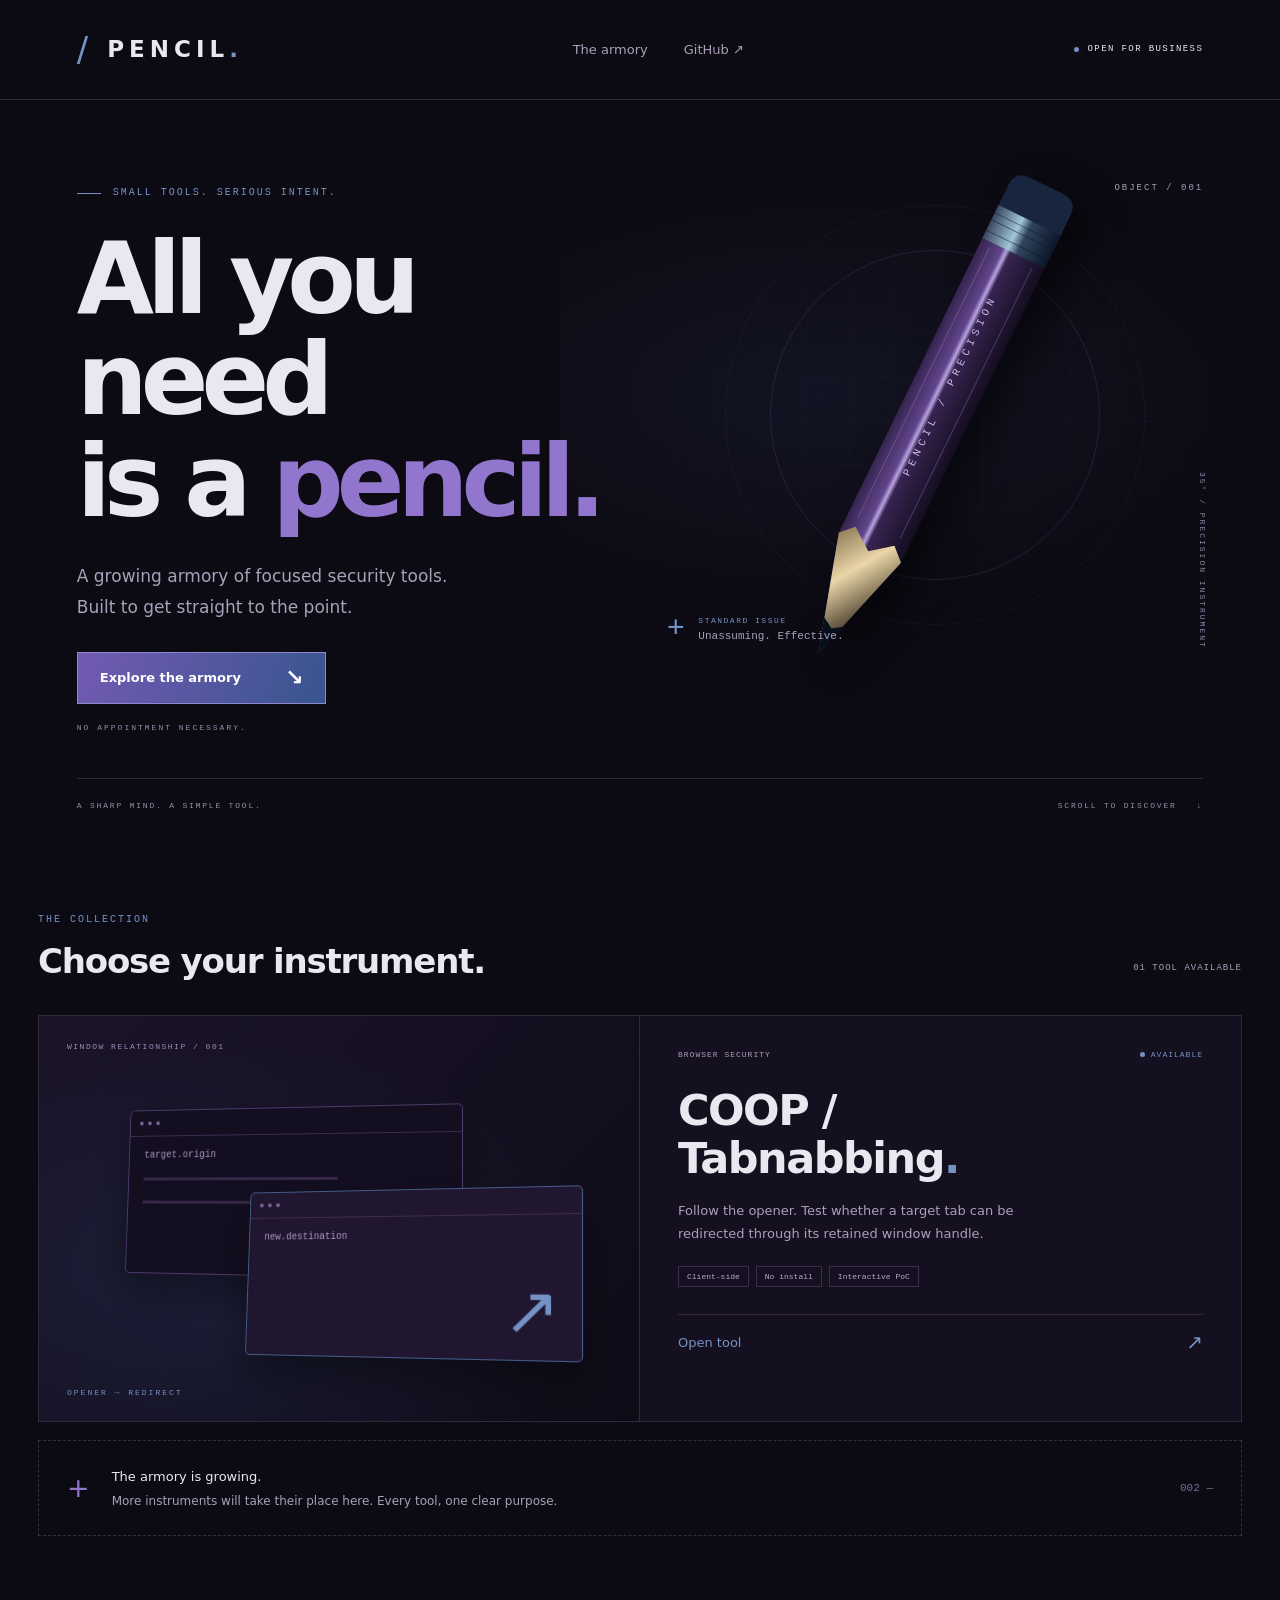
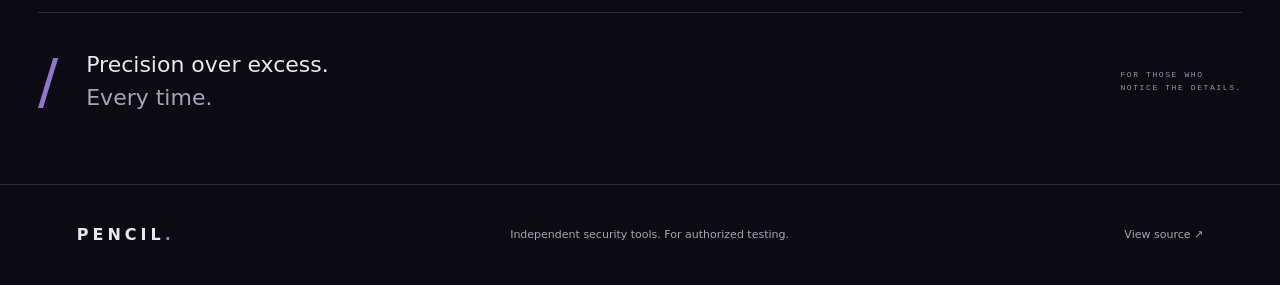
==== index.html @ 318151c7 "Restore soft white primary text across Pencil" ====
<!doctype html>
<html lang="en">
<head>
  <meta charset="utf-8">
  <meta name="viewport" content="width=device-width,initial-scale=1">
  <meta name="description" content="Pencil — a growing collection of focused security tools. Open the armory and explore COOP / Tabnabbing.">
  <meta name="theme-color" content="#0c0a13">
  <title>Pencil — The digital armory</title>
  <link rel="stylesheet" href="home.css?v=blue-violet-6">
</head>
<body>
<a class="skip" href="#tools">Skip to tools</a>
<header class="masthead">
  <a class="wordmark" href="./" aria-label="Pencil home"><span class="brand-icon" aria-hidden="true">/</span> PENCIL<span class="wordmark-dot">.</span></a>
  <nav aria-label="Main navigation"><a href="#tools">The armory</a><a href="https://github.com/sp3ttr0/pencil" target="_blank" rel="noopener noreferrer">GitHub <span aria-hidden="true">↗</span></a></nav>
  <span class="header-note"><span></span> OPEN FOR BUSINESS</span>
</header>
<main>
<section class="hero" aria-labelledby="hero-title">
  <div class="hero-copy"><p class="eyebrow"><span></span> SMALL TOOLS. SERIOUS INTENT.</p><h1 id="hero-title">All you need<br>is a <em>pencil.</em></h1><p class="hero-description">A growing armory of focused security tools.<br>Built to get straight to the point.</p><a class="primary-link" href="#tools">Explore the armory <span aria-hidden="true">↘</span></a><p class="hero-caption">NO APPOINTMENT NECESSARY.</p></div>
  <div class="artifact" aria-hidden="true"><div class="artifact-grid"></div><div class="orbit orbit-one"></div><div class="orbit orbit-two"></div><span class="artifact-index">OBJECT / 001</span>
  <svg class="pencil-art" viewBox="0 0 420 640" fill="none"><defs><linearGradient id="shaft" x1="160" y1="0" x2="250" y2="0" gradientUnits="userSpaceOnUse"><stop stop-color="#1b102d"/><stop offset=".42" stop-color="#62458b"/><stop offset=".47" stop-color="#b7a3df"/><stop offset=".52" stop-color="#382451"/><stop offset="1" stop-color="#100b1c"/></linearGradient><linearGradient id="wood" x1="173" y1="470" x2="246" y2="520" gradientUnits="userSpaceOnUse"><stop stop-color="#8d7956"/><stop offset=".5" stop-color="#ead6a7"/><stop offset="1" stop-color="#60533e"/></linearGradient><linearGradient id="metal" x1="174" y1="90" x2="246" y2="90" gradientUnits="userSpaceOnUse"><stop stop-color="#38485f"/><stop offset=".4" stop-color="#a3c6d6"/><stop offset=".55" stop-color="#30445c"/><stop offset="1" stop-color="#0c1729"/></linearGradient></defs><g transform="rotate(26 210 320)"><path d="M174 115H246V474L210 596L174 474Z" fill="url(#shaft)"/><path d="M174 474L187 461L210 478L232 461L246 474L210 596Z" fill="url(#wood)"/><path d="M199 560L210 596L221 560L211 567Z" fill="#05101c"/><path d="M174 115V72Q174 55 191 55H229Q246 55 246 72V115Z" fill="#17253f"/><path d="M174 95H246V133H174Z" fill="url(#metal)"/><path d="M174 104H246M174 112H246M174 124H246" stroke="#08152b" stroke-opacity=".5"/><path d="M185 139V452M234 139V452" stroke="#b49bd6" stroke-opacity=".3"/><text x="214" y="390" transform="rotate(-90 214 390)" fill="#cfbce9" font-family="monospace" font-size="11" letter-spacing="5">PENCIL / PRECISION</text></g></svg>
  <div class="artifact-label"><span class="crosshair">+</span><div>STANDARD ISSUE<br><strong>Unassuming. Effective.</strong></div></div><span class="artifact-coordinates">35° / PRECISION INSTRUMENT</span></div>
  <div class="hero-bottom"><span>A SHARP MIND. A SIMPLE TOOL.</span><span>SCROLL TO DISCOVER <span aria-hidden="true">↓</span></span></div>
</section>
<section class="armory" id="tools" aria-labelledby="tools-title"><div class="section-heading"><div><p class="eyebrow">THE COLLECTION</p><h2 id="tools-title">Choose your instrument.</h2></div><span class="count">01 TOOL AVAILABLE</span></div>
<a class="tool-card" href="./COOP/" aria-labelledby="coop-title"><div class="tool-visual" aria-hidden="true"><span class="visual-label">WINDOW RELATIONSHIP / 001</span><div class="window back"><div class="window-bar"><i></i><i></i><i></i></div><span>target.origin</span><div class="window-lines"></div></div><div class="window front"><div class="window-bar"><i></i><i></i><i></i></div><span>new.destination</span><div class="redirect-symbol">↗</div></div><span class="connection-label">OPENER → REDIRECT</span></div><div class="tool-content"><div class="tool-meta"><span>BROWSER SECURITY</span><span class="live"><i></i> AVAILABLE</span></div><h3 id="coop-title">COOP /<br>Tabnabbing<span class="title-period">.</span></h3><p>Follow the opener. Test whether a target tab can be redirected through its retained window handle.</p><div class="tool-tags"><span>Client-side</span><span>No install</span><span>Interactive PoC</span></div><div class="tool-cta">Open tool <span aria-hidden="true">↗</span></div></div></a>
<div class="next-note"><span class="plus" aria-hidden="true">+</span><div><strong>The armory is growing.</strong><p>More instruments will take their place here. Every tool, one clear purpose.</p></div><span class="next-index" aria-hidden="true">002 —</span></div></section>
<section class="closing" aria-label="Our approach"><span class="closing-mark" aria-hidden="true">/</span><p>Precision over excess.<br><span>Every time.</span></p><span class="closing-note">FOR THOSE WHO<br>NOTICE THE DETAILS.</span></section>
</main><footer><a class="wordmark" href="./">PENCIL<span class="wordmark-dot">.</span></a><p>Independent security tools. For authorized testing.</p><a href="https://github.com/sp3ttr0/pencil" target="_blank" rel="noopener noreferrer">View source ↗</a></footer>
</body></html>
---- home.css ----
:root{color-scheme:dark;--bg:#0c0a13;--surface:#14101f;--line:#30283f;--text:#e9e7ef;--muted:#aaa0ba;--blue:#9276ce;--cyan:#7592c5}*{box-sizing:border-box}html{scroll-behavior:smooth;scroll-padding-top:30px}body{margin:0;background:var(--bg);color:var(--text);font:15px/1.65 system-ui,-apple-system,BlinkMacSystemFont,"Segoe UI",sans-serif}a{color:inherit;text-decoration:none}button,a{-webkit-tap-highlight-color:transparent}a:focus-visible{outline:2px solid var(--cyan);outline-offset:6px}.skip{position:absolute;top:-80px;left:20px;background:var(--blue);padding:12px 20px;z-index:9}.skip:focus{top:10px}.masthead{height:100px;max-width:1440px;margin:auto;padding:0 6%;display:flex;align-items:center;justify-content:space-between;gap:30px;border-bottom:1px solid var(--line)}.wordmark{font-size:23px;font-weight:850;letter-spacing:5px;display:inline-flex;align-items:center}.wordmark-dot{color:var(--blue)}.brand-icon{font-size:34px;color:var(--cyan);margin-right:14px;font-weight:300}nav{display:flex;gap:36px;font-size:13px}nav a,footer>a:last-child{color:var(--muted)}nav a:hover,footer>a:last-child:hover{color:var(--cyan)}.header-note,.eyebrow,.hero-caption,.artifact-index,.artifact-coordinates,.artifact-label,.hero-bottom,.count,.visual-label,.connection-label,.tool-meta,.tool-tags,.next-index,.closing-note{font-family:ui-monospace,SFMono-Regular,Consolas,monospace}.header-note{font-size:9px;letter-spacing:1.4px;display:flex;align-items:center;gap:9px}.header-note>span,.live i{width:5px;height:5px;background:var(--cyan);border-radius:50%;display:inline-block;box-shadow:0 0 12px #b7a3df40}.hero{max-width:1440px;margin:auto;min-height:740px;position:relative;display:grid;grid-template-columns:1.1fr 1fr;padding:85px 6% 92px;overflow:hidden}.hero-copy{position:relative;z-index:1}.eyebrow{font-size:10px;letter-spacing:2px;color:var(--cyan);display:flex;align-items:center;gap:12px;margin:0 0 26px}.eyebrow>span{width:24px;height:1px;background:var(--cyan)}h1{font-size:clamp(62px,7.8vw,112px);font-weight:650;line-height:1.02;letter-spacing:-7px;margin:0 0 28px}h1 em{font-style:normal;color:var(--blue)}.hero-description{font-size:17px;line-height:1.8;color:var(--muted);margin-bottom:30px}.primary-link{display:inline-flex;align-items:center;gap:44px;background:var(--blue);color:#fff;padding:14px 22px;font-size:13px;font-weight:650;border:1px solid #a08ad0;transition:background .2s,box-shadow .2s}.primary-link:hover{background:#7c61b5;box-shadow:0 0 28px #9276ce24}.primary-link span{font-size:22px;line-height:1}.hero-caption{font-size:8px;letter-spacing:2px;color:#9c8cae;margin-top:17px}.artifact{position:relative;min-width:0;height:535px;margin-top:-38px}.artifact-grid{position:absolute;inset:10% -15%;background-image:linear-gradient(#69518712 1px,transparent 1px),linear-gradient(90deg,#69518712 1px,transparent 1px);background-size:44px 44px;mask-image:radial-gradient(ellipse,#000 15%,transparent 68%)}.artifact:before{content:'';position:absolute;inset:10% -20%;background:radial-gradient(ellipse,#54347828,transparent 65%)}.pencil-art{position:absolute;inset:-40px -10% -20px;width:120%;height:115%;filter:drop-shadow(18px 12px 18px #0008)}.orbit{position:absolute;width:330px;height:330px;border:1px solid #70518f40;border-radius:50%;left:50%;top:50%;transform:translate(-50%,-50%)}.orbit-two{width:420px;height:420px;border-style:dashed;border-color:#70518f28}.artifact-index{position:absolute;top:34px;right:0;font-size:9px;letter-spacing:2px;color:var(--muted)}.artifact-label{position:absolute;bottom:28px;left:0;display:flex;align-items:center;gap:12px;font-size:8px;letter-spacing:1.5px;color:var(--cyan)}.artifact-label strong{font-weight:400;color:var(--muted);letter-spacing:0;font-size:11px}.crosshair{font-size:30px;font-weight:200}.artifact-coordinates{position:absolute;bottom:33px;right:-6px;writing-mode:vertical-rl;font-size:8px;color:#9583a7;letter-spacing:2px}.hero-bottom{position:absolute;bottom:28px;left:6%;right:6%;border-top:1px solid var(--line);padding-top:20px;display:flex;justify-content:space-between;font-size:8px;letter-spacing:1.8px;color:#9c8dab}.hero-bottom>span:last-child{display:flex;gap:20px}.armory{max-width:1268px;padding:72px 32px 76px;margin:auto}.section-heading{display:flex;align-items:flex-end;justify-content:space-between;gap:20px;margin-bottom:34px}.section-heading .eyebrow{margin-bottom:12px}h2{font-size:34px;letter-spacing:-1.2px;font-weight:550;margin:0;line-height:1.2}.count{font-size:9px;letter-spacing:1px;color:var(--muted);padding-bottom:5px}.tool-card{display:grid;grid-template-columns:1fr 1fr;border:1px solid var(--line);background:var(--surface);transition:border-color .25s,transform .25s}.tool-card:hover{border-color:#9276ba;transform:translateY(-3px)}.tool-visual{min-height:405px;position:relative;overflow:hidden;border-right:1px solid var(--line);background:radial-gradient(ellipse at 40% 60%,#40295d55,transparent 70%),linear-gradient(135deg,#1b1429,#0e0b17)}.visual-label{position:absolute;left:28px;top:24px;font-size:8px;letter-spacing:1.5px;color:#a38bb8}.window{position:absolute;width:57%;height:170px;background:#130e20;border:1px solid #4d3968;box-shadow:0 20px 45px #0006;transform:perspective(800px) rotateY(-12deg) rotateX(5deg);border-radius:5px}.back{left:13%;top:90px}.front{left:33%;top:172px;border-color:#755a96;background:#211630}.window-bar{height:27px;border-bottom:1px solid #3d2c51;display:flex;gap:5px;align-items:center;padding-left:10px}.window-bar i{width:4px;height:4px;background:#7d6699;border-radius:50%}.window>span{display:block;padding:14px 16px;font:10px ui-monospace,monospace;color:#ad97c2}.window-lines{margin:4px 16px;width:60%;height:27px;border-top:3px solid #382848;border-bottom:3px solid #382848}.redirect-symbol{position:absolute;right:20px;bottom:5px;color:var(--cyan);font-size:65px;line-height:1.3}.connection-label{position:absolute;bottom:22px;left:28px;color:var(--cyan);letter-spacing:2px;font-size:8px}.tool-content{padding:32px 38px 25px}.tool-meta{display:flex;justify-content:space-between;gap:15px;font-size:8px;letter-spacing:1px;color:var(--muted)}.live{display:flex;align-items:center;gap:6px;color:var(--cyan)}h3{font-size:43px;line-height:1.1;letter-spacing:-1.5px;font-weight:550;margin:26px 0 17px}.title-period{color:var(--blue)}.tool-content>p{max-width:340px;color:var(--muted);font-size:13px;line-height:1.8}.tool-tags{display:flex;gap:7px;flex-wrap:wrap;margin:20px 0 27px}.tool-tags span{border:1px solid #3a2d4c;padding:3px 8px;font-size:8px;color:#baacca}.tool-cta{border-top:1px solid var(--line);padding-top:17px;display:flex;justify-content:space-between;color:var(--cyan);font-size:13px}.tool-cta>span{font-size:20px;line-height:1}.next-note{border:1px dashed #382b48;margin-top:18px;padding:23px 28px;display:flex;gap:22px;align-items:center}.plus{color:var(--blue);font-size:27px;font-weight:200}.next-note strong{font-size:13px;font-weight:500}.next-note p{margin:3px 0 0;color:var(--muted);font-size:12px}.next-index{margin-left:auto;font-size:11px;color:#7d6b8f;white-space:nowrap}.closing{max-width:1204px;margin:0 auto 70px;display:flex;align-items:center;gap:28px;border-top:1px solid var(--line);padding:35px 0 0}.closing-mark{font-size:60px;color:var(--blue);font-weight:200;line-height:1}.closing p{font-size:22px;line-height:1.5;font-weight:450;margin:0}.closing p span{color:var(--muted)}.closing-note{margin-left:auto;font-size:8px;letter-spacing:1.6px;color:#a18eb2}footer{padding:30px 6%;border-top:1px solid var(--line);display:flex;align-items:center;justify-content:space-between;gap:25px}footer .wordmark{font-size:16px;letter-spacing:4px}footer p,footer>a:last-child{font-size:11px;color:var(--muted)}
@media(min-width:1440px){.hero{min-height:790px}.artifact{height:575px}}
@media(max-width:1000px){.header-note{display:none}.hero{min-height:680px;padding-top:75px}h1{letter-spacing:-4px}.artifact{height:480px}.orbit-one{width:250px;height:250px}.orbit-two{width:340px;height:340px}.tool-content{padding:28px}.closing{margin-left:32px;margin-right:32px}.tool-meta{flex-wrap:wrap}}
@media(max-width:700px){.masthead{height:80px;padding:0 22px}nav{gap:20px;font-size:12px}.wordmark{font-size:19px;letter-spacing:3px}.brand-icon{margin-right:8px}.hero{grid-template-columns:1fr;padding:55px 24px 76px;min-height:0}.hero-copy{z-index:2}h1{font-size:74px;letter-spacing:-4px}.hero-description{font-size:15px}.artifact{height:330px;margin:20px 0 -5px}.pencil-art{height:130%;top:-50px}.orbit-one{width:220px;height:220px}.orbit-two{width:290px;height:290px}.artifact-index{top:12px;right:8px}.artifact-label{bottom:0}.artifact-coordinates{bottom:25px;right:3px}.hero-bottom{left:24px;right:24px;font-size:7px;letter-spacing:1px}.hero-bottom>span:last-child{gap:8px}.armory{padding:48px 22px}.section-heading{align-items:start;flex-direction:column;gap:16px}h2{font-size:29px}.tool-card{grid-template-columns:1fr}.tool-visual{border-right:0;border-bottom:1px solid var(--line);min-height:330px}.back{top:65px;height:150px}.front{top:125px;height:150px}.tool-content{padding:26px}.tool-meta{flex-wrap:nowrap}h3{font-size:40px}.next-note{padding:20px;gap:14px}.next-index{display:none}.closing{margin:0 22px 44px;gap:20px}.closing-note{font-size:7px;letter-spacing:.5px}.closing p{font-size:19px}footer{padding:25px 22px;flex-wrap:wrap;gap:14px}footer p{order:3;flex-basis:100%;margin:0}footer>a:last-child{margin-left:auto}}
@media(prefers-reduced-motion:reduce){html{scroll-behavior:auto}.tool-card,.primary-link{transition:none}.tool-card:hover{transform:none}}

/* Pencil palette: violet leads; cool blue provides secondary emphasis. */
.wordmark-dot,.title-period{color:#7592c5}.primary-link{background:linear-gradient(110deg,#735ab3,#38558f);border-color:#8b89cb}.primary-link:hover{background:linear-gradient(110deg,#8065c0,#45629c)}.tool-visual{background:radial-gradient(ellipse at 30% 65%,#273e6b50,transparent 65%),linear-gradient(135deg,#1b1429,#0e0b17)}.front{border-color:#425e8a}.artifact:before{background:radial-gradient(ellipse at 35% 45%,#394b7928,transparent 65%)}
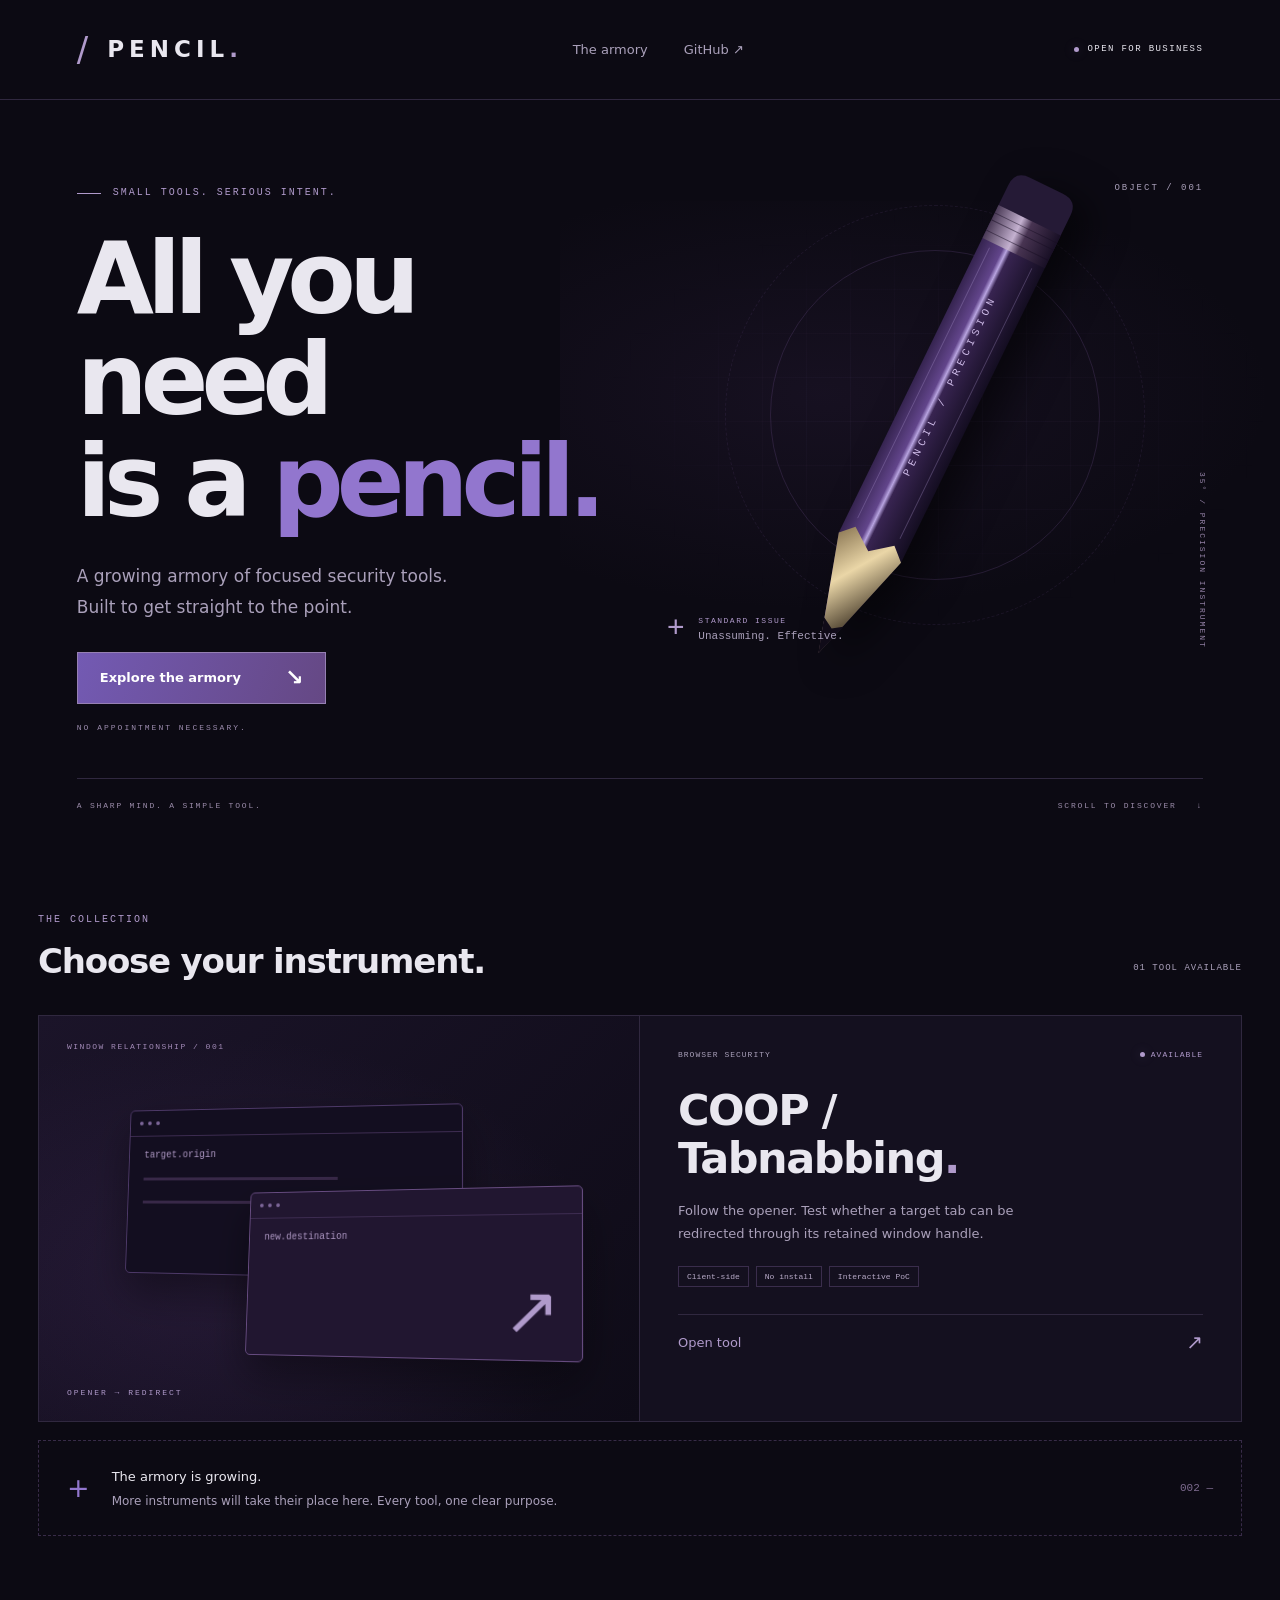
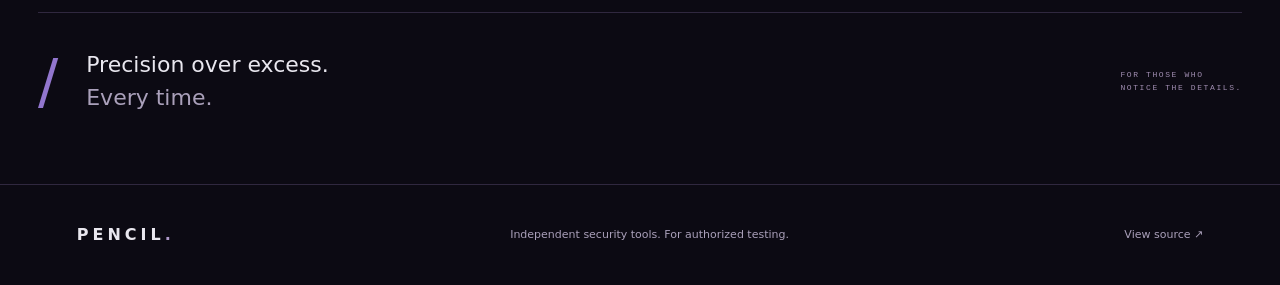
==== commit a88b3d24: "Unify Pencil around dark plum purple and white" ====
--- a/index.html
+++ b/index.html
@@ -6,7 +6,7 @@
   <meta name="description" content="Pencil — a growing collection of focused security tools. Open the armory and explore COOP / Tabnabbing.">
   <meta name="theme-color" content="#0c0a13">
   <title>Pencil — The digital armory</title>
-  <link rel="stylesheet" href="home.css?v=blue-violet-6">
+  <link rel="stylesheet" href="home.css?v=plum-purple-1">
 </head>
 <body>
 <a class="skip" href="#tools">Skip to tools</a>
@@ -19,7 +19,7 @@
 <section class="hero" aria-labelledby="hero-title">
   <div class="hero-copy"><p class="eyebrow"><span></span> SMALL TOOLS. SERIOUS INTENT.</p><h1 id="hero-title">All you need<br>is a <em>pencil.</em></h1><p class="hero-description">A growing armory of focused security tools.<br>Built to get straight to the point.</p><a class="primary-link" href="#tools">Explore the armory <span aria-hidden="true">↘</span></a><p class="hero-caption">NO APPOINTMENT NECESSARY.</p></div>
   <div class="artifact" aria-hidden="true"><div class="artifact-grid"></div><div class="orbit orbit-one"></div><div class="orbit orbit-two"></div><span class="artifact-index">OBJECT / 001</span>
-  <svg class="pencil-art" viewBox="0 0 420 640" fill="none"><defs><linearGradient id="shaft" x1="160" y1="0" x2="250" y2="0" gradientUnits="userSpaceOnUse"><stop stop-color="#1b102d"/><stop offset=".42" stop-color="#62458b"/><stop offset=".47" stop-color="#b7a3df"/><stop offset=".52" stop-color="#382451"/><stop offset="1" stop-color="#100b1c"/></linearGradient><linearGradient id="wood" x1="173" y1="470" x2="246" y2="520" gradientUnits="userSpaceOnUse"><stop stop-color="#8d7956"/><stop offset=".5" stop-color="#ead6a7"/><stop offset="1" stop-color="#60533e"/></linearGradient><linearGradient id="metal" x1="174" y1="90" x2="246" y2="90" gradientUnits="userSpaceOnUse"><stop stop-color="#38485f"/><stop offset=".4" stop-color="#a3c6d6"/><stop offset=".55" stop-color="#30445c"/><stop offset="1" stop-color="#0c1729"/></linearGradient></defs><g transform="rotate(26 210 320)"><path d="M174 115H246V474L210 596L174 474Z" fill="url(#shaft)"/><path d="M174 474L187 461L210 478L232 461L246 474L210 596Z" fill="url(#wood)"/><path d="M199 560L210 596L221 560L211 567Z" fill="#05101c"/><path d="M174 115V72Q174 55 191 55H229Q246 55 246 72V115Z" fill="#17253f"/><path d="M174 95H246V133H174Z" fill="url(#metal)"/><path d="M174 104H246M174 112H246M174 124H246" stroke="#08152b" stroke-opacity=".5"/><path d="M185 139V452M234 139V452" stroke="#b49bd6" stroke-opacity=".3"/><text x="214" y="390" transform="rotate(-90 214 390)" fill="#cfbce9" font-family="monospace" font-size="11" letter-spacing="5">PENCIL / PRECISION</text></g></svg>
+  <svg class="pencil-art" viewBox="0 0 420 640" fill="none"><defs><linearGradient id="shaft" x1="160" y1="0" x2="250" y2="0" gradientUnits="userSpaceOnUse"><stop stop-color="#1b102d"/><stop offset=".42" stop-color="#62458b"/><stop offset=".47" stop-color="#b7a3df"/><stop offset=".52" stop-color="#382451"/><stop offset="1" stop-color="#100b1c"/></linearGradient><linearGradient id="wood" x1="173" y1="470" x2="246" y2="520" gradientUnits="userSpaceOnUse"><stop stop-color="#8d7956"/><stop offset=".5" stop-color="#ead6a7"/><stop offset="1" stop-color="#60533e"/></linearGradient><linearGradient id="metal" x1="174" y1="90" x2="246" y2="90" gradientUnits="userSpaceOnUse"><stop stop-color="#4a3a56"/><stop offset=".4" stop-color="#c4b1d0"/><stop offset=".55" stop-color="#483452"/><stop offset="1" stop-color="#180f25"/></linearGradient></defs><g transform="rotate(26 210 320)"><path d="M174 115H246V474L210 596L174 474Z" fill="url(#shaft)"/><path d="M174 474L187 461L210 478L232 461L246 474L210 596Z" fill="url(#wood)"/><path d="M199 560L210 596L221 560L211 567Z" fill="#100b18"/><path d="M174 115V72Q174 55 191 55H229Q246 55 246 72V115Z" fill="#251a36"/><path d="M174 95H246V133H174Z" fill="url(#metal)"/><path d="M174 104H246M174 112H246M174 124H246" stroke="#160c23" stroke-opacity=".5"/><path d="M185 139V452M234 139V452" stroke="#b49bd6" stroke-opacity=".3"/><text x="214" y="390" transform="rotate(-90 214 390)" fill="#cfbce9" font-family="monospace" font-size="11" letter-spacing="5">PENCIL / PRECISION</text></g></svg>
   <div class="artifact-label"><span class="crosshair">+</span><div>STANDARD ISSUE<br><strong>Unassuming. Effective.</strong></div></div><span class="artifact-coordinates">35° / PRECISION INSTRUMENT</span></div>
   <div class="hero-bottom"><span>A SHARP MIND. A SIMPLE TOOL.</span><span>SCROLL TO DISCOVER <span aria-hidden="true">↓</span></span></div>
 </section>
--- a/home.css
+++ b/home.css
@@ -1,8 +1,8 @@
-:root{color-scheme:dark;--bg:#0c0a13;--surface:#14101f;--line:#30283f;--text:#e9e7ef;--muted:#aaa0ba;--blue:#9276ce;--cyan:#7592c5}*{box-sizing:border-box}html{scroll-behavior:smooth;scroll-padding-top:30px}body{margin:0;background:var(--bg);color:var(--text);font:15px/1.65 system-ui,-apple-system,BlinkMacSystemFont,"Segoe UI",sans-serif}a{color:inherit;text-decoration:none}button,a{-webkit-tap-highlight-color:transparent}a:focus-visible{outline:2px solid var(--cyan);outline-offset:6px}.skip{position:absolute;top:-80px;left:20px;background:var(--blue);padding:12px 20px;z-index:9}.skip:focus{top:10px}.masthead{height:100px;max-width:1440px;margin:auto;padding:0 6%;display:flex;align-items:center;justify-content:space-between;gap:30px;border-bottom:1px solid var(--line)}.wordmark{font-size:23px;font-weight:850;letter-spacing:5px;display:inline-flex;align-items:center}.wordmark-dot{color:var(--blue)}.brand-icon{font-size:34px;color:var(--cyan);margin-right:14px;font-weight:300}nav{display:flex;gap:36px;font-size:13px}nav a,footer>a:last-child{color:var(--muted)}nav a:hover,footer>a:last-child:hover{color:var(--cyan)}.header-note,.eyebrow,.hero-caption,.artifact-index,.artifact-coordinates,.artifact-label,.hero-bottom,.count,.visual-label,.connection-label,.tool-meta,.tool-tags,.next-index,.closing-note{font-family:ui-monospace,SFMono-Regular,Consolas,monospace}.header-note{font-size:9px;letter-spacing:1.4px;display:flex;align-items:center;gap:9px}.header-note>span,.live i{width:5px;height:5px;background:var(--cyan);border-radius:50%;display:inline-block;box-shadow:0 0 12px #b7a3df40}.hero{max-width:1440px;margin:auto;min-height:740px;position:relative;display:grid;grid-template-columns:1.1fr 1fr;padding:85px 6% 92px;overflow:hidden}.hero-copy{position:relative;z-index:1}.eyebrow{font-size:10px;letter-spacing:2px;color:var(--cyan);display:flex;align-items:center;gap:12px;margin:0 0 26px}.eyebrow>span{width:24px;height:1px;background:var(--cyan)}h1{font-size:clamp(62px,7.8vw,112px);font-weight:650;line-height:1.02;letter-spacing:-7px;margin:0 0 28px}h1 em{font-style:normal;color:var(--blue)}.hero-description{font-size:17px;line-height:1.8;color:var(--muted);margin-bottom:30px}.primary-link{display:inline-flex;align-items:center;gap:44px;background:var(--blue);color:#fff;padding:14px 22px;font-size:13px;font-weight:650;border:1px solid #a08ad0;transition:background .2s,box-shadow .2s}.primary-link:hover{background:#7c61b5;box-shadow:0 0 28px #9276ce24}.primary-link span{font-size:22px;line-height:1}.hero-caption{font-size:8px;letter-spacing:2px;color:#9c8cae;margin-top:17px}.artifact{position:relative;min-width:0;height:535px;margin-top:-38px}.artifact-grid{position:absolute;inset:10% -15%;background-image:linear-gradient(#69518712 1px,transparent 1px),linear-gradient(90deg,#69518712 1px,transparent 1px);background-size:44px 44px;mask-image:radial-gradient(ellipse,#000 15%,transparent 68%)}.artifact:before{content:'';position:absolute;inset:10% -20%;background:radial-gradient(ellipse,#54347828,transparent 65%)}.pencil-art{position:absolute;inset:-40px -10% -20px;width:120%;height:115%;filter:drop-shadow(18px 12px 18px #0008)}.orbit{position:absolute;width:330px;height:330px;border:1px solid #70518f40;border-radius:50%;left:50%;top:50%;transform:translate(-50%,-50%)}.orbit-two{width:420px;height:420px;border-style:dashed;border-color:#70518f28}.artifact-index{position:absolute;top:34px;right:0;font-size:9px;letter-spacing:2px;color:var(--muted)}.artifact-label{position:absolute;bottom:28px;left:0;display:flex;align-items:center;gap:12px;font-size:8px;letter-spacing:1.5px;color:var(--cyan)}.artifact-label strong{font-weight:400;color:var(--muted);letter-spacing:0;font-size:11px}.crosshair{font-size:30px;font-weight:200}.artifact-coordinates{position:absolute;bottom:33px;right:-6px;writing-mode:vertical-rl;font-size:8px;color:#9583a7;letter-spacing:2px}.hero-bottom{position:absolute;bottom:28px;left:6%;right:6%;border-top:1px solid var(--line);padding-top:20px;display:flex;justify-content:space-between;font-size:8px;letter-spacing:1.8px;color:#9c8dab}.hero-bottom>span:last-child{display:flex;gap:20px}.armory{max-width:1268px;padding:72px 32px 76px;margin:auto}.section-heading{display:flex;align-items:flex-end;justify-content:space-between;gap:20px;margin-bottom:34px}.section-heading .eyebrow{margin-bottom:12px}h2{font-size:34px;letter-spacing:-1.2px;font-weight:550;margin:0;line-height:1.2}.count{font-size:9px;letter-spacing:1px;color:var(--muted);padding-bottom:5px}.tool-card{display:grid;grid-template-columns:1fr 1fr;border:1px solid var(--line);background:var(--surface);transition:border-color .25s,transform .25s}.tool-card:hover{border-color:#9276ba;transform:translateY(-3px)}.tool-visual{min-height:405px;position:relative;overflow:hidden;border-right:1px solid var(--line);background:radial-gradient(ellipse at 40% 60%,#40295d55,transparent 70%),linear-gradient(135deg,#1b1429,#0e0b17)}.visual-label{position:absolute;left:28px;top:24px;font-size:8px;letter-spacing:1.5px;color:#a38bb8}.window{position:absolute;width:57%;height:170px;background:#130e20;border:1px solid #4d3968;box-shadow:0 20px 45px #0006;transform:perspective(800px) rotateY(-12deg) rotateX(5deg);border-radius:5px}.back{left:13%;top:90px}.front{left:33%;top:172px;border-color:#755a96;background:#211630}.window-bar{height:27px;border-bottom:1px solid #3d2c51;display:flex;gap:5px;align-items:center;padding-left:10px}.window-bar i{width:4px;height:4px;background:#7d6699;border-radius:50%}.window>span{display:block;padding:14px 16px;font:10px ui-monospace,monospace;color:#ad97c2}.window-lines{margin:4px 16px;width:60%;height:27px;border-top:3px solid #382848;border-bottom:3px solid #382848}.redirect-symbol{position:absolute;right:20px;bottom:5px;color:var(--cyan);font-size:65px;line-height:1.3}.connection-label{position:absolute;bottom:22px;left:28px;color:var(--cyan);letter-spacing:2px;font-size:8px}.tool-content{padding:32px 38px 25px}.tool-meta{display:flex;justify-content:space-between;gap:15px;font-size:8px;letter-spacing:1px;color:var(--muted)}.live{display:flex;align-items:center;gap:6px;color:var(--cyan)}h3{font-size:43px;line-height:1.1;letter-spacing:-1.5px;font-weight:550;margin:26px 0 17px}.title-period{color:var(--blue)}.tool-content>p{max-width:340px;color:var(--muted);font-size:13px;line-height:1.8}.tool-tags{display:flex;gap:7px;flex-wrap:wrap;margin:20px 0 27px}.tool-tags span{border:1px solid #3a2d4c;padding:3px 8px;font-size:8px;color:#baacca}.tool-cta{border-top:1px solid var(--line);padding-top:17px;display:flex;justify-content:space-between;color:var(--cyan);font-size:13px}.tool-cta>span{font-size:20px;line-height:1}.next-note{border:1px dashed #382b48;margin-top:18px;padding:23px 28px;display:flex;gap:22px;align-items:center}.plus{color:var(--blue);font-size:27px;font-weight:200}.next-note strong{font-size:13px;font-weight:500}.next-note p{margin:3px 0 0;color:var(--muted);font-size:12px}.next-index{margin-left:auto;font-size:11px;color:#7d6b8f;white-space:nowrap}.closing{max-width:1204px;margin:0 auto 70px;display:flex;align-items:center;gap:28px;border-top:1px solid var(--line);padding:35px 0 0}.closing-mark{font-size:60px;color:var(--blue);font-weight:200;line-height:1}.closing p{font-size:22px;line-height:1.5;font-weight:450;margin:0}.closing p span{color:var(--muted)}.closing-note{margin-left:auto;font-size:8px;letter-spacing:1.6px;color:#a18eb2}footer{padding:30px 6%;border-top:1px solid var(--line);display:flex;align-items:center;justify-content:space-between;gap:25px}footer .wordmark{font-size:16px;letter-spacing:4px}footer p,footer>a:last-child{font-size:11px;color:var(--muted)}
+:root{color-scheme:dark;--bg:#0c0a13;--surface:#14101f;--line:#30283f;--text:#e9e7ef;--muted:#aaa0ba;--blue:#9276ce;--cyan:#b09acb}*{box-sizing:border-box}html{scroll-behavior:smooth;scroll-padding-top:30px}body{margin:0;background:var(--bg);color:var(--text);font:15px/1.65 system-ui,-apple-system,BlinkMacSystemFont,"Segoe UI",sans-serif}a{color:inherit;text-decoration:none}button,a{-webkit-tap-highlight-color:transparent}a:focus-visible{outline:2px solid var(--cyan);outline-offset:6px}.skip{position:absolute;top:-80px;left:20px;background:var(--blue);padding:12px 20px;z-index:9}.skip:focus{top:10px}.masthead{height:100px;max-width:1440px;margin:auto;padding:0 6%;display:flex;align-items:center;justify-content:space-between;gap:30px;border-bottom:1px solid var(--line)}.wordmark{font-size:23px;font-weight:850;letter-spacing:5px;display:inline-flex;align-items:center}.wordmark-dot{color:var(--blue)}.brand-icon{font-size:34px;color:var(--cyan);margin-right:14px;font-weight:300}nav{display:flex;gap:36px;font-size:13px}nav a,footer>a:last-child{color:var(--muted)}nav a:hover,footer>a:last-child:hover{color:var(--cyan)}.header-note,.eyebrow,.hero-caption,.artifact-index,.artifact-coordinates,.artifact-label,.hero-bottom,.count,.visual-label,.connection-label,.tool-meta,.tool-tags,.next-index,.closing-note{font-family:ui-monospace,SFMono-Regular,Consolas,monospace}.header-note{font-size:9px;letter-spacing:1.4px;display:flex;align-items:center;gap:9px}.header-note>span,.live i{width:5px;height:5px;background:var(--cyan);border-radius:50%;display:inline-block;box-shadow:0 0 12px #b7a3df40}.hero{max-width:1440px;margin:auto;min-height:740px;position:relative;display:grid;grid-template-columns:1.1fr 1fr;padding:85px 6% 92px;overflow:hidden}.hero-copy{position:relative;z-index:1}.eyebrow{font-size:10px;letter-spacing:2px;color:var(--cyan);display:flex;align-items:center;gap:12px;margin:0 0 26px}.eyebrow>span{width:24px;height:1px;background:var(--cyan)}h1{font-size:clamp(62px,7.8vw,112px);font-weight:650;line-height:1.02;letter-spacing:-7px;margin:0 0 28px}h1 em{font-style:normal;color:var(--blue)}.hero-description{font-size:17px;line-height:1.8;color:var(--muted);margin-bottom:30px}.primary-link{display:inline-flex;align-items:center;gap:44px;background:var(--blue);color:#fff;padding:14px 22px;font-size:13px;font-weight:650;border:1px solid #a08ad0;transition:background .2s,box-shadow .2s}.primary-link:hover{background:#7c61b5;box-shadow:0 0 28px #9276ce24}.primary-link span{font-size:22px;line-height:1}.hero-caption{font-size:8px;letter-spacing:2px;color:#9c8cae;margin-top:17px}.artifact{position:relative;min-width:0;height:535px;margin-top:-38px}.artifact-grid{position:absolute;inset:10% -15%;background-image:linear-gradient(#69518712 1px,transparent 1px),linear-gradient(90deg,#69518712 1px,transparent 1px);background-size:44px 44px;mask-image:radial-gradient(ellipse,#000 15%,transparent 68%)}.artifact:before{content:'';position:absolute;inset:10% -20%;background:radial-gradient(ellipse,#54347828,transparent 65%)}.pencil-art{position:absolute;inset:-40px -10% -20px;width:120%;height:115%;filter:drop-shadow(18px 12px 18px #0008)}.orbit{position:absolute;width:330px;height:330px;border:1px solid #70518f40;border-radius:50%;left:50%;top:50%;transform:translate(-50%,-50%)}.orbit-two{width:420px;height:420px;border-style:dashed;border-color:#70518f28}.artifact-index{position:absolute;top:34px;right:0;font-size:9px;letter-spacing:2px;color:var(--muted)}.artifact-label{position:absolute;bottom:28px;left:0;display:flex;align-items:center;gap:12px;font-size:8px;letter-spacing:1.5px;color:var(--cyan)}.artifact-label strong{font-weight:400;color:var(--muted);letter-spacing:0;font-size:11px}.crosshair{font-size:30px;font-weight:200}.artifact-coordinates{position:absolute;bottom:33px;right:-6px;writing-mode:vertical-rl;font-size:8px;color:#9583a7;letter-spacing:2px}.hero-bottom{position:absolute;bottom:28px;left:6%;right:6%;border-top:1px solid var(--line);padding-top:20px;display:flex;justify-content:space-between;font-size:8px;letter-spacing:1.8px;color:#9c8dab}.hero-bottom>span:last-child{display:flex;gap:20px}.armory{max-width:1268px;padding:72px 32px 76px;margin:auto}.section-heading{display:flex;align-items:flex-end;justify-content:space-between;gap:20px;margin-bottom:34px}.section-heading .eyebrow{margin-bottom:12px}h2{font-size:34px;letter-spacing:-1.2px;font-weight:550;margin:0;line-height:1.2}.count{font-size:9px;letter-spacing:1px;color:var(--muted);padding-bottom:5px}.tool-card{display:grid;grid-template-columns:1fr 1fr;border:1px solid var(--line);background:var(--surface);transition:border-color .25s,transform .25s}.tool-card:hover{border-color:#9276ba;transform:translateY(-3px)}.tool-visual{min-height:405px;position:relative;overflow:hidden;border-right:1px solid var(--line);background:radial-gradient(ellipse at 40% 60%,#40295d55,transparent 70%),linear-gradient(135deg,#1b1429,#0e0b17)}.visual-label{position:absolute;left:28px;top:24px;font-size:8px;letter-spacing:1.5px;color:#a38bb8}.window{position:absolute;width:57%;height:170px;background:#130e20;border:1px solid #4d3968;box-shadow:0 20px 45px #0006;transform:perspective(800px) rotateY(-12deg) rotateX(5deg);border-radius:5px}.back{left:13%;top:90px}.front{left:33%;top:172px;border-color:#755a96;background:#211630}.window-bar{height:27px;border-bottom:1px solid #3d2c51;display:flex;gap:5px;align-items:center;padding-left:10px}.window-bar i{width:4px;height:4px;background:#7d6699;border-radius:50%}.window>span{display:block;padding:14px 16px;font:10px ui-monospace,monospace;color:#ad97c2}.window-lines{margin:4px 16px;width:60%;height:27px;border-top:3px solid #382848;border-bottom:3px solid #382848}.redirect-symbol{position:absolute;right:20px;bottom:5px;color:var(--cyan);font-size:65px;line-height:1.3}.connection-label{position:absolute;bottom:22px;left:28px;color:var(--cyan);letter-spacing:2px;font-size:8px}.tool-content{padding:32px 38px 25px}.tool-meta{display:flex;justify-content:space-between;gap:15px;font-size:8px;letter-spacing:1px;color:var(--muted)}.live{display:flex;align-items:center;gap:6px;color:var(--cyan)}h3{font-size:43px;line-height:1.1;letter-spacing:-1.5px;font-weight:550;margin:26px 0 17px}.title-period{color:var(--blue)}.tool-content>p{max-width:340px;color:var(--muted);font-size:13px;line-height:1.8}.tool-tags{display:flex;gap:7px;flex-wrap:wrap;margin:20px 0 27px}.tool-tags span{border:1px solid #3a2d4c;padding:3px 8px;font-size:8px;color:#baacca}.tool-cta{border-top:1px solid var(--line);padding-top:17px;display:flex;justify-content:space-between;color:var(--cyan);font-size:13px}.tool-cta>span{font-size:20px;line-height:1}.next-note{border:1px dashed #382b48;margin-top:18px;padding:23px 28px;display:flex;gap:22px;align-items:center}.plus{color:var(--blue);font-size:27px;font-weight:200}.next-note strong{font-size:13px;font-weight:500}.next-note p{margin:3px 0 0;color:var(--muted);font-size:12px}.next-index{margin-left:auto;font-size:11px;color:#7d6b8f;white-space:nowrap}.closing{max-width:1204px;margin:0 auto 70px;display:flex;align-items:center;gap:28px;border-top:1px solid var(--line);padding:35px 0 0}.closing-mark{font-size:60px;color:var(--blue);font-weight:200;line-height:1}.closing p{font-size:22px;line-height:1.5;font-weight:450;margin:0}.closing p span{color:var(--muted)}.closing-note{margin-left:auto;font-size:8px;letter-spacing:1.6px;color:#a18eb2}footer{padding:30px 6%;border-top:1px solid var(--line);display:flex;align-items:center;justify-content:space-between;gap:25px}footer .wordmark{font-size:16px;letter-spacing:4px}footer p,footer>a:last-child{font-size:11px;color:var(--muted)}
 @media(min-width:1440px){.hero{min-height:790px}.artifact{height:575px}}
 @media(max-width:1000px){.header-note{display:none}.hero{min-height:680px;padding-top:75px}h1{letter-spacing:-4px}.artifact{height:480px}.orbit-one{width:250px;height:250px}.orbit-two{width:340px;height:340px}.tool-content{padding:28px}.closing{margin-left:32px;margin-right:32px}.tool-meta{flex-wrap:wrap}}
 @media(max-width:700px){.masthead{height:80px;padding:0 22px}nav{gap:20px;font-size:12px}.wordmark{font-size:19px;letter-spacing:3px}.brand-icon{margin-right:8px}.hero{grid-template-columns:1fr;padding:55px 24px 76px;min-height:0}.hero-copy{z-index:2}h1{font-size:74px;letter-spacing:-4px}.hero-description{font-size:15px}.artifact{height:330px;margin:20px 0 -5px}.pencil-art{height:130%;top:-50px}.orbit-one{width:220px;height:220px}.orbit-two{width:290px;height:290px}.artifact-index{top:12px;right:8px}.artifact-label{bottom:0}.artifact-coordinates{bottom:25px;right:3px}.hero-bottom{left:24px;right:24px;font-size:7px;letter-spacing:1px}.hero-bottom>span:last-child{gap:8px}.armory{padding:48px 22px}.section-heading{align-items:start;flex-direction:column;gap:16px}h2{font-size:29px}.tool-card{grid-template-columns:1fr}.tool-visual{border-right:0;border-bottom:1px solid var(--line);min-height:330px}.back{top:65px;height:150px}.front{top:125px;height:150px}.tool-content{padding:26px}.tool-meta{flex-wrap:nowrap}h3{font-size:40px}.next-note{padding:20px;gap:14px}.next-index{display:none}.closing{margin:0 22px 44px;gap:20px}.closing-note{font-size:7px;letter-spacing:.5px}.closing p{font-size:19px}footer{padding:25px 22px;flex-wrap:wrap;gap:14px}footer p{order:3;flex-basis:100%;margin:0}footer>a:last-child{margin-left:auto}}
 @media(prefers-reduced-motion:reduce){html{scroll-behavior:auto}.tool-card,.primary-link{transition:none}.tool-card:hover{transform:none}}
 
-/* Pencil palette: violet leads; cool blue provides secondary emphasis. */
-.wordmark-dot,.title-period{color:#7592c5}.primary-link{background:linear-gradient(110deg,#735ab3,#38558f);border-color:#8b89cb}.primary-link:hover{background:linear-gradient(110deg,#8065c0,#45629c)}.tool-visual{background:radial-gradient(ellipse at 30% 65%,#273e6b50,transparent 65%),linear-gradient(135deg,#1b1429,#0e0b17)}.front{border-color:#425e8a}.artifact:before{background:radial-gradient(ellipse at 35% 45%,#394b7928,transparent 65%)}
+/* Pencil palette: muted purple accents on dark plum surfaces. */
+.wordmark-dot,.title-period{color:#b09acb}.primary-link{background:linear-gradient(110deg,#735ab3,#654884);border-color:#9680b3}.primary-link:hover{background:linear-gradient(110deg,#8065c0,#735591)}.tool-visual{background:radial-gradient(ellipse at 30% 65%,#472d6250,transparent 65%),linear-gradient(135deg,#1b1429,#0e0b17)}.front{border-color:#674c81}.artifact:before{background:radial-gradient(ellipse at 35% 45%,#50336c28,transparent 65%)}
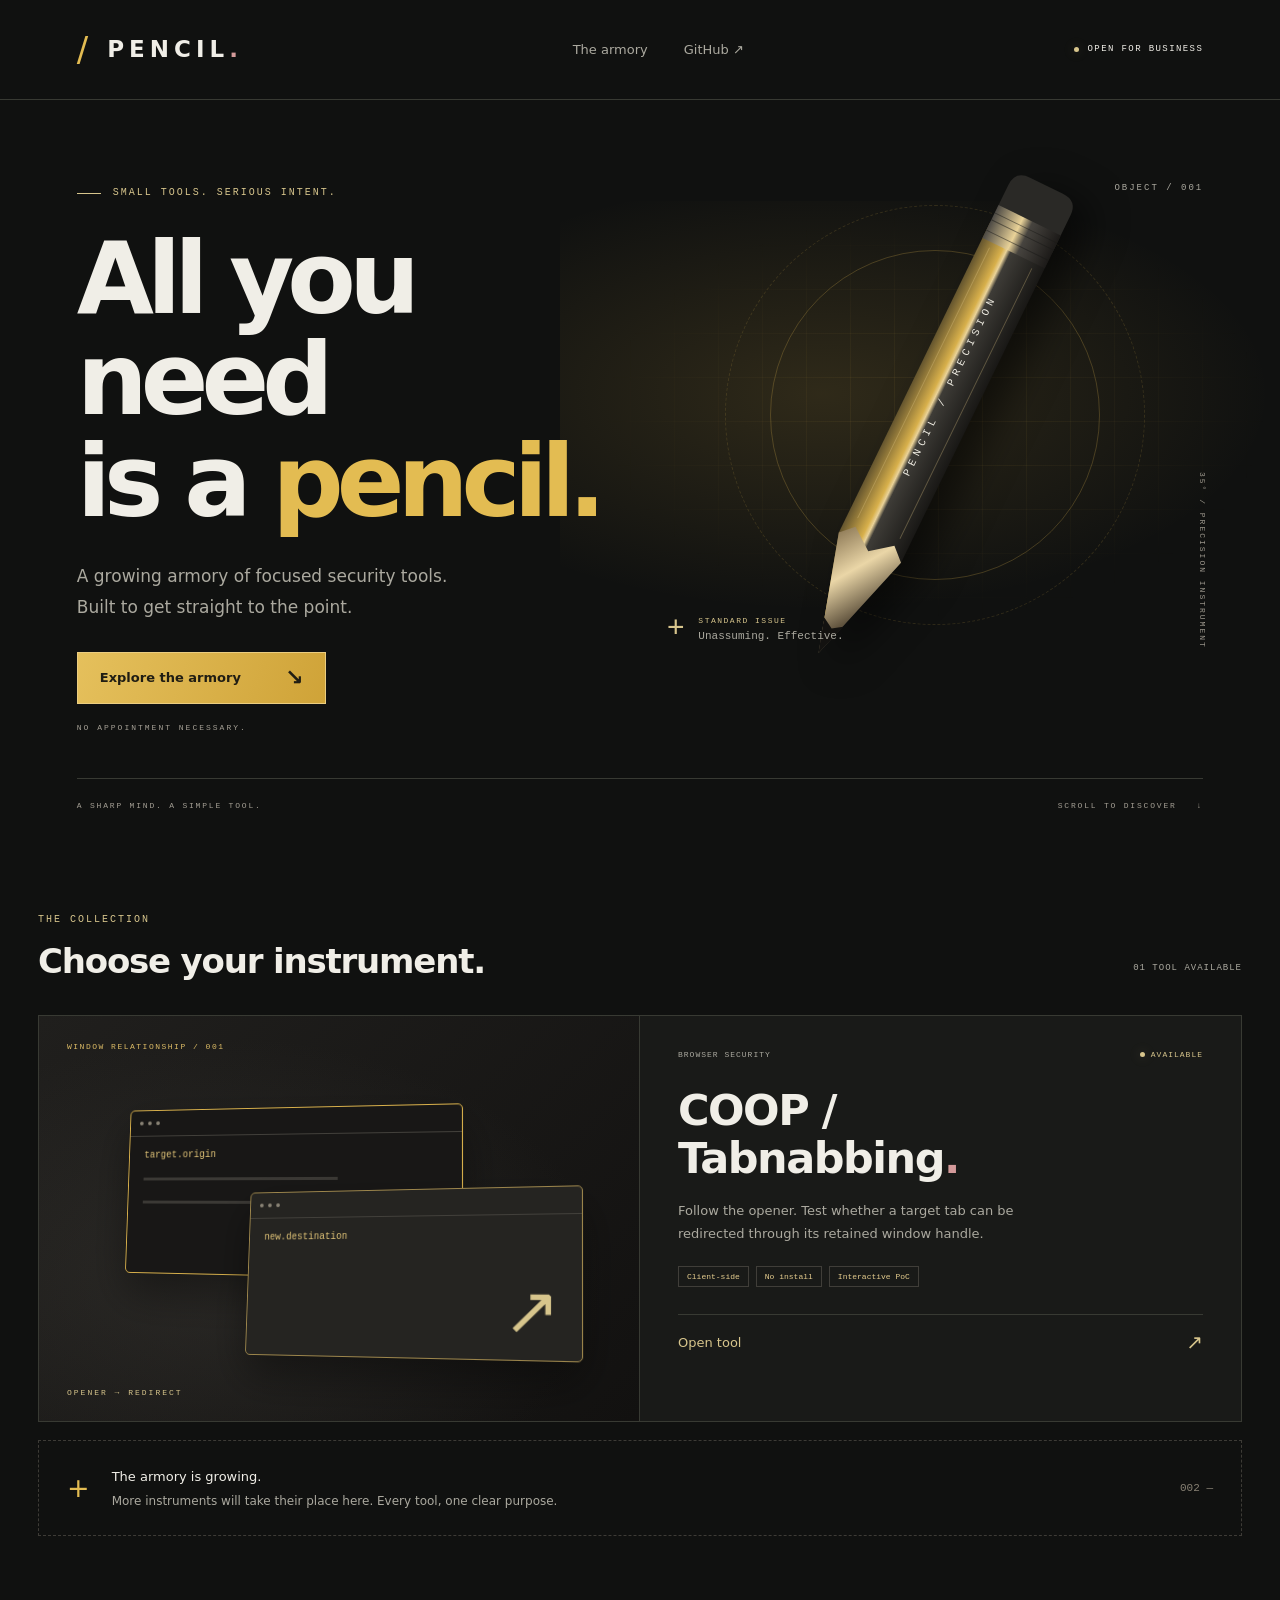
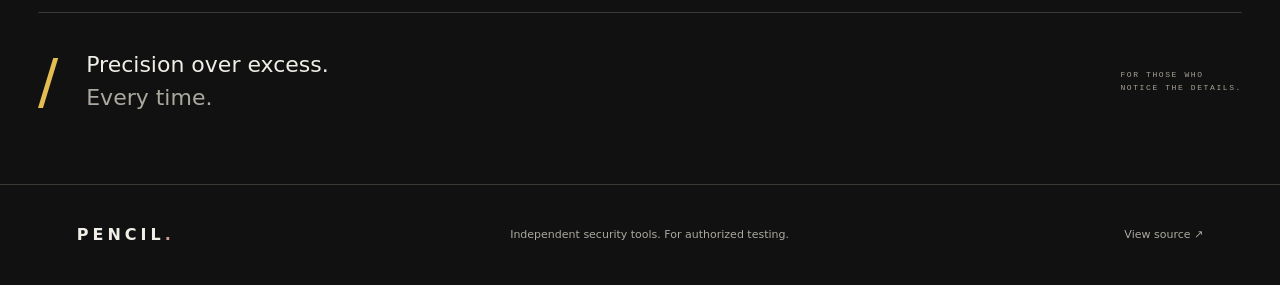
==== commit 7ae8b35d: "Adopt classic yellow pencil and graphite palette" ====
--- a/index.html
+++ b/index.html
@@ -4,9 +4,9 @@
   <meta charset="utf-8">
   <meta name="viewport" content="width=device-width,initial-scale=1">
   <meta name="description" content="Pencil — a growing collection of focused security tools. Open the armory and explore COOP / Tabnabbing.">
-  <meta name="theme-color" content="#0c0a13">
+  <meta name="theme-color" content="#0f0f0e">
   <title>Pencil — The digital armory</title>
-  <link rel="stylesheet" href="home.css?v=plum-purple-1">
+  <link rel="stylesheet" href="home.css?v=classic-pencil-1">
 </head>
 <body>
 <a class="skip" href="#tools">Skip to tools</a>
@@ -19,7 +19,7 @@
 <section class="hero" aria-labelledby="hero-title">
   <div class="hero-copy"><p class="eyebrow"><span></span> SMALL TOOLS. SERIOUS INTENT.</p><h1 id="hero-title">All you need<br>is a <em>pencil.</em></h1><p class="hero-description">A growing armory of focused security tools.<br>Built to get straight to the point.</p><a class="primary-link" href="#tools">Explore the armory <span aria-hidden="true">↘</span></a><p class="hero-caption">NO APPOINTMENT NECESSARY.</p></div>
   <div class="artifact" aria-hidden="true"><div class="artifact-grid"></div><div class="orbit orbit-one"></div><div class="orbit orbit-two"></div><span class="artifact-index">OBJECT / 001</span>
-  <svg class="pencil-art" viewBox="0 0 420 640" fill="none"><defs><linearGradient id="shaft" x1="160" y1="0" x2="250" y2="0" gradientUnits="userSpaceOnUse"><stop stop-color="#1b102d"/><stop offset=".42" stop-color="#62458b"/><stop offset=".47" stop-color="#b7a3df"/><stop offset=".52" stop-color="#382451"/><stop offset="1" stop-color="#100b1c"/></linearGradient><linearGradient id="wood" x1="173" y1="470" x2="246" y2="520" gradientUnits="userSpaceOnUse"><stop stop-color="#8d7956"/><stop offset=".5" stop-color="#ead6a7"/><stop offset="1" stop-color="#60533e"/></linearGradient><linearGradient id="metal" x1="174" y1="90" x2="246" y2="90" gradientUnits="userSpaceOnUse"><stop stop-color="#4a3a56"/><stop offset=".4" stop-color="#c4b1d0"/><stop offset=".55" stop-color="#483452"/><stop offset="1" stop-color="#180f25"/></linearGradient></defs><g transform="rotate(26 210 320)"><path d="M174 115H246V474L210 596L174 474Z" fill="url(#shaft)"/><path d="M174 474L187 461L210 478L232 461L246 474L210 596Z" fill="url(#wood)"/><path d="M199 560L210 596L221 560L211 567Z" fill="#100b18"/><path d="M174 115V72Q174 55 191 55H229Q246 55 246 72V115Z" fill="#251a36"/><path d="M174 95H246V133H174Z" fill="url(#metal)"/><path d="M174 104H246M174 112H246M174 124H246" stroke="#160c23" stroke-opacity=".5"/><path d="M185 139V452M234 139V452" stroke="#b49bd6" stroke-opacity=".3"/><text x="214" y="390" transform="rotate(-90 214 390)" fill="#cfbce9" font-family="monospace" font-size="11" letter-spacing="5">PENCIL / PRECISION</text></g></svg>
+  <svg class="pencil-art" viewBox="0 0 420 640" fill="none"><defs><linearGradient id="shaft" x1="160" y1="0" x2="250" y2="0" gradientUnits="userSpaceOnUse"><stop stop-color="#201f1d"/><stop offset=".42" stop-color="#d8b04b"/><stop offset=".47" stop-color="#e9d299"/><stop offset=".52" stop-color="#3e3c37"/><stop offset="1" stop-color="#151412"/></linearGradient><linearGradient id="wood" x1="173" y1="470" x2="246" y2="520" gradientUnits="userSpaceOnUse"><stop stop-color="#8d7956"/><stop offset=".5" stop-color="#ead6a7"/><stop offset="1" stop-color="#60533e"/></linearGradient><linearGradient id="metal" x1="174" y1="90" x2="246" y2="90" gradientUnits="userSpaceOnUse"><stop stop-color="#4c4944"/><stop offset=".4" stop-color="#e9d298"/><stop offset=".55" stop-color="#47443f"/><stop offset="1" stop-color="#1c1a18"/></linearGradient></defs><g transform="rotate(26 210 320)"><path d="M174 115H246V474L210 596L174 474Z" fill="url(#shaft)"/><path d="M174 474L187 461L210 478L232 461L246 474L210 596Z" fill="url(#wood)"/><path d="M199 560L210 596L221 560L211 567Z" fill="#131210"/><path d="M174 115V72Q174 55 191 55H229Q246 55 246 72V115Z" fill="#2a2926"/><path d="M174 95H246V133H174Z" fill="url(#metal)"/><path d="M174 104H246M174 112H246M174 124H246" stroke="#191816" stroke-opacity=".5"/><path d="M185 139V452M234 139V452" stroke="#e6cc8b" stroke-opacity=".3"/><text x="214" y="390" transform="rotate(-90 214 390)" fill="#f0ede3" font-family="monospace" font-size="11" letter-spacing="5">PENCIL / PRECISION</text></g></svg>
   <div class="artifact-label"><span class="crosshair">+</span><div>STANDARD ISSUE<br><strong>Unassuming. Effective.</strong></div></div><span class="artifact-coordinates">35° / PRECISION INSTRUMENT</span></div>
   <div class="hero-bottom"><span>A SHARP MIND. A SIMPLE TOOL.</span><span>SCROLL TO DISCOVER <span aria-hidden="true">↓</span></span></div>
 </section>
--- a/home.css
+++ b/home.css
@@ -1,8 +1,12 @@
-:root{color-scheme:dark;--bg:#0c0a13;--surface:#14101f;--line:#30283f;--text:#e9e7ef;--muted:#aaa0ba;--blue:#9276ce;--cyan:#b09acb}*{box-sizing:border-box}html{scroll-behavior:smooth;scroll-padding-top:30px}body{margin:0;background:var(--bg);color:var(--text);font:15px/1.65 system-ui,-apple-system,BlinkMacSystemFont,"Segoe UI",sans-serif}a{color:inherit;text-decoration:none}button,a{-webkit-tap-highlight-color:transparent}a:focus-visible{outline:2px solid var(--cyan);outline-offset:6px}.skip{position:absolute;top:-80px;left:20px;background:var(--blue);padding:12px 20px;z-index:9}.skip:focus{top:10px}.masthead{height:100px;max-width:1440px;margin:auto;padding:0 6%;display:flex;align-items:center;justify-content:space-between;gap:30px;border-bottom:1px solid var(--line)}.wordmark{font-size:23px;font-weight:850;letter-spacing:5px;display:inline-flex;align-items:center}.wordmark-dot{color:var(--blue)}.brand-icon{font-size:34px;color:var(--cyan);margin-right:14px;font-weight:300}nav{display:flex;gap:36px;font-size:13px}nav a,footer>a:last-child{color:var(--muted)}nav a:hover,footer>a:last-child:hover{color:var(--cyan)}.header-note,.eyebrow,.hero-caption,.artifact-index,.artifact-coordinates,.artifact-label,.hero-bottom,.count,.visual-label,.connection-label,.tool-meta,.tool-tags,.next-index,.closing-note{font-family:ui-monospace,SFMono-Regular,Consolas,monospace}.header-note{font-size:9px;letter-spacing:1.4px;display:flex;align-items:center;gap:9px}.header-note>span,.live i{width:5px;height:5px;background:var(--cyan);border-radius:50%;display:inline-block;box-shadow:0 0 12px #b7a3df40}.hero{max-width:1440px;margin:auto;min-height:740px;position:relative;display:grid;grid-template-columns:1.1fr 1fr;padding:85px 6% 92px;overflow:hidden}.hero-copy{position:relative;z-index:1}.eyebrow{font-size:10px;letter-spacing:2px;color:var(--cyan);display:flex;align-items:center;gap:12px;margin:0 0 26px}.eyebrow>span{width:24px;height:1px;background:var(--cyan)}h1{font-size:clamp(62px,7.8vw,112px);font-weight:650;line-height:1.02;letter-spacing:-7px;margin:0 0 28px}h1 em{font-style:normal;color:var(--blue)}.hero-description{font-size:17px;line-height:1.8;color:var(--muted);margin-bottom:30px}.primary-link{display:inline-flex;align-items:center;gap:44px;background:var(--blue);color:#fff;padding:14px 22px;font-size:13px;font-weight:650;border:1px solid #a08ad0;transition:background .2s,box-shadow .2s}.primary-link:hover{background:#7c61b5;box-shadow:0 0 28px #9276ce24}.primary-link span{font-size:22px;line-height:1}.hero-caption{font-size:8px;letter-spacing:2px;color:#9c8cae;margin-top:17px}.artifact{position:relative;min-width:0;height:535px;margin-top:-38px}.artifact-grid{position:absolute;inset:10% -15%;background-image:linear-gradient(#69518712 1px,transparent 1px),linear-gradient(90deg,#69518712 1px,transparent 1px);background-size:44px 44px;mask-image:radial-gradient(ellipse,#000 15%,transparent 68%)}.artifact:before{content:'';position:absolute;inset:10% -20%;background:radial-gradient(ellipse,#54347828,transparent 65%)}.pencil-art{position:absolute;inset:-40px -10% -20px;width:120%;height:115%;filter:drop-shadow(18px 12px 18px #0008)}.orbit{position:absolute;width:330px;height:330px;border:1px solid #70518f40;border-radius:50%;left:50%;top:50%;transform:translate(-50%,-50%)}.orbit-two{width:420px;height:420px;border-style:dashed;border-color:#70518f28}.artifact-index{position:absolute;top:34px;right:0;font-size:9px;letter-spacing:2px;color:var(--muted)}.artifact-label{position:absolute;bottom:28px;left:0;display:flex;align-items:center;gap:12px;font-size:8px;letter-spacing:1.5px;color:var(--cyan)}.artifact-label strong{font-weight:400;color:var(--muted);letter-spacing:0;font-size:11px}.crosshair{font-size:30px;font-weight:200}.artifact-coordinates{position:absolute;bottom:33px;right:-6px;writing-mode:vertical-rl;font-size:8px;color:#9583a7;letter-spacing:2px}.hero-bottom{position:absolute;bottom:28px;left:6%;right:6%;border-top:1px solid var(--line);padding-top:20px;display:flex;justify-content:space-between;font-size:8px;letter-spacing:1.8px;color:#9c8dab}.hero-bottom>span:last-child{display:flex;gap:20px}.armory{max-width:1268px;padding:72px 32px 76px;margin:auto}.section-heading{display:flex;align-items:flex-end;justify-content:space-between;gap:20px;margin-bottom:34px}.section-heading .eyebrow{margin-bottom:12px}h2{font-size:34px;letter-spacing:-1.2px;font-weight:550;margin:0;line-height:1.2}.count{font-size:9px;letter-spacing:1px;color:var(--muted);padding-bottom:5px}.tool-card{display:grid;grid-template-columns:1fr 1fr;border:1px solid var(--line);background:var(--surface);transition:border-color .25s,transform .25s}.tool-card:hover{border-color:#9276ba;transform:translateY(-3px)}.tool-visual{min-height:405px;position:relative;overflow:hidden;border-right:1px solid var(--line);background:radial-gradient(ellipse at 40% 60%,#40295d55,transparent 70%),linear-gradient(135deg,#1b1429,#0e0b17)}.visual-label{position:absolute;left:28px;top:24px;font-size:8px;letter-spacing:1.5px;color:#a38bb8}.window{position:absolute;width:57%;height:170px;background:#130e20;border:1px solid #4d3968;box-shadow:0 20px 45px #0006;transform:perspective(800px) rotateY(-12deg) rotateX(5deg);border-radius:5px}.back{left:13%;top:90px}.front{left:33%;top:172px;border-color:#755a96;background:#211630}.window-bar{height:27px;border-bottom:1px solid #3d2c51;display:flex;gap:5px;align-items:center;padding-left:10px}.window-bar i{width:4px;height:4px;background:#7d6699;border-radius:50%}.window>span{display:block;padding:14px 16px;font:10px ui-monospace,monospace;color:#ad97c2}.window-lines{margin:4px 16px;width:60%;height:27px;border-top:3px solid #382848;border-bottom:3px solid #382848}.redirect-symbol{position:absolute;right:20px;bottom:5px;color:var(--cyan);font-size:65px;line-height:1.3}.connection-label{position:absolute;bottom:22px;left:28px;color:var(--cyan);letter-spacing:2px;font-size:8px}.tool-content{padding:32px 38px 25px}.tool-meta{display:flex;justify-content:space-between;gap:15px;font-size:8px;letter-spacing:1px;color:var(--muted)}.live{display:flex;align-items:center;gap:6px;color:var(--cyan)}h3{font-size:43px;line-height:1.1;letter-spacing:-1.5px;font-weight:550;margin:26px 0 17px}.title-period{color:var(--blue)}.tool-content>p{max-width:340px;color:var(--muted);font-size:13px;line-height:1.8}.tool-tags{display:flex;gap:7px;flex-wrap:wrap;margin:20px 0 27px}.tool-tags span{border:1px solid #3a2d4c;padding:3px 8px;font-size:8px;color:#baacca}.tool-cta{border-top:1px solid var(--line);padding-top:17px;display:flex;justify-content:space-between;color:var(--cyan);font-size:13px}.tool-cta>span{font-size:20px;line-height:1}.next-note{border:1px dashed #382b48;margin-top:18px;padding:23px 28px;display:flex;gap:22px;align-items:center}.plus{color:var(--blue);font-size:27px;font-weight:200}.next-note strong{font-size:13px;font-weight:500}.next-note p{margin:3px 0 0;color:var(--muted);font-size:12px}.next-index{margin-left:auto;font-size:11px;color:#7d6b8f;white-space:nowrap}.closing{max-width:1204px;margin:0 auto 70px;display:flex;align-items:center;gap:28px;border-top:1px solid var(--line);padding:35px 0 0}.closing-mark{font-size:60px;color:var(--blue);font-weight:200;line-height:1}.closing p{font-size:22px;line-height:1.5;font-weight:450;margin:0}.closing p span{color:var(--muted)}.closing-note{margin-left:auto;font-size:8px;letter-spacing:1.6px;color:#a18eb2}footer{padding:30px 6%;border-top:1px solid var(--line);display:flex;align-items:center;justify-content:space-between;gap:25px}footer .wordmark{font-size:16px;letter-spacing:4px}footer p,footer>a:last-child{font-size:11px;color:var(--muted)}
+:root{color-scheme:dark;--bg:#0f0f0e;--surface:#191816;--line:#373430;--text:#f0ede3;--muted:#b4afa6;--blue:#debc66;--cyan:#e3c882}*{box-sizing:border-box}html{scroll-behavior:smooth;scroll-padding-top:30px}body{margin:0;background:var(--bg);color:var(--text);font:15px/1.65 system-ui,-apple-system,BlinkMacSystemFont,"Segoe UI",sans-serif}a{color:inherit;text-decoration:none}button,a{-webkit-tap-highlight-color:transparent}a:focus-visible{outline:2px solid var(--cyan);outline-offset:6px}.skip{position:absolute;top:-80px;left:20px;background:var(--blue);padding:12px 20px;z-index:9}.skip:focus{top:10px}.masthead{height:100px;max-width:1440px;margin:auto;padding:0 6%;display:flex;align-items:center;justify-content:space-between;gap:30px;border-bottom:1px solid var(--line)}.wordmark{font-size:23px;font-weight:850;letter-spacing:5px;display:inline-flex;align-items:center}.wordmark-dot{color:var(--blue)}.brand-icon{font-size:34px;color:var(--cyan);margin-right:14px;font-weight:300}nav{display:flex;gap:36px;font-size:13px}nav a,footer>a:last-child{color:var(--muted)}nav a:hover,footer>a:last-child:hover{color:var(--cyan)}.header-note,.eyebrow,.hero-caption,.artifact-index,.artifact-coordinates,.artifact-label,.hero-bottom,.count,.visual-label,.connection-label,.tool-meta,.tool-tags,.next-index,.closing-note{font-family:ui-monospace,SFMono-Regular,Consolas,monospace}.header-note{font-size:9px;letter-spacing:1.4px;display:flex;align-items:center;gap:9px}.header-note>span,.live i{width:5px;height:5px;background:var(--cyan);border-radius:50%;display:inline-block;box-shadow:0 0 12px #e9d29940}.hero{max-width:1440px;margin:auto;min-height:740px;position:relative;display:grid;grid-template-columns:1.1fr 1fr;padding:85px 6% 92px;overflow:hidden}.hero-copy{position:relative;z-index:1}.eyebrow{font-size:10px;letter-spacing:2px;color:var(--cyan);display:flex;align-items:center;gap:12px;margin:0 0 26px}.eyebrow>span{width:24px;height:1px;background:var(--cyan)}h1{font-size:clamp(62px,7.8vw,112px);font-weight:650;line-height:1.02;letter-spacing:-7px;margin:0 0 28px}h1 em{font-style:normal;color:var(--blue)}.hero-description{font-size:17px;line-height:1.8;color:var(--muted);margin-bottom:30px}.primary-link{display:inline-flex;align-items:center;gap:44px;background:var(--blue);color:#fff;padding:14px 22px;font-size:13px;font-weight:650;border:1px solid #e1c479;transition:background .2s,box-shadow .2s}.primary-link:hover{background:#d8b04b;box-shadow:0 0 28px #debc6624}.primary-link span{font-size:22px;line-height:1}.hero-caption{font-size:8px;letter-spacing:2px;color:#a5a095;margin-top:17px}.artifact{position:relative;min-width:0;height:535px;margin-top:-38px}.artifact-grid{position:absolute;inset:10% -15%;background-image:linear-gradient(#d8b04b12 1px,transparent 1px),linear-gradient(90deg,#d8b04b12 1px,transparent 1px);background-size:44px 44px;mask-image:radial-gradient(ellipse,#000 15%,transparent 68%)}.artifact:before{content:'';position:absolute;inset:10% -20%;background:radial-gradient(ellipse,#d8b04b28,transparent 65%)}.pencil-art{position:absolute;inset:-40px -10% -20px;width:120%;height:115%;filter:drop-shadow(18px 12px 18px #0008)}.orbit{position:absolute;width:330px;height:330px;border:1px solid #d8b04b40;border-radius:50%;left:50%;top:50%;transform:translate(-50%,-50%)}.orbit-two{width:420px;height:420px;border-style:dashed;border-color:#d8b04b28}.artifact-index{position:absolute;top:34px;right:0;font-size:9px;letter-spacing:2px;color:var(--muted)}.artifact-label{position:absolute;bottom:28px;left:0;display:flex;align-items:center;gap:12px;font-size:8px;letter-spacing:1.5px;color:var(--cyan)}.artifact-label strong{font-weight:400;color:var(--muted);letter-spacing:0;font-size:11px}.crosshair{font-size:30px;font-weight:200}.artifact-coordinates{position:absolute;bottom:33px;right:-6px;writing-mode:vertical-rl;font-size:8px;color:#9d988d;letter-spacing:2px}.hero-bottom{position:absolute;bottom:28px;left:6%;right:6%;border-top:1px solid var(--line);padding-top:20px;display:flex;justify-content:space-between;font-size:8px;letter-spacing:1.8px;color:#a49f94}.hero-bottom>span:last-child{display:flex;gap:20px}.armory{max-width:1268px;padding:72px 32px 76px;margin:auto}.section-heading{display:flex;align-items:flex-end;justify-content:space-between;gap:20px;margin-bottom:34px}.section-heading .eyebrow{margin-bottom:12px}h2{font-size:34px;letter-spacing:-1.2px;font-weight:550;margin:0;line-height:1.2}.count{font-size:9px;letter-spacing:1px;color:var(--muted);padding-bottom:5px}.tool-card{display:grid;grid-template-columns:1fr 1fr;border:1px solid var(--line);background:var(--surface);transition:border-color .25s,transform .25s}.tool-card:hover{border-color:#dab556;transform:translateY(-3px)}.tool-visual{min-height:405px;position:relative;overflow:hidden;border-right:1px solid var(--line);background:radial-gradient(ellipse at 40% 60%,#47443f55,transparent 70%),linear-gradient(135deg,#201f1d,#121110)}.visual-label{position:absolute;left:28px;top:24px;font-size:8px;letter-spacing:1.5px;color:#ddbc66}.window{position:absolute;width:57%;height:170px;background:#181716;border:1px solid #d8b04b;box-shadow:0 20px 45px #0006;transform:perspective(800px) rotateY(-12deg) rotateX(5deg);border-radius:5px}.back{left:13%;top:90px}.front{left:33%;top:172px;border-color:#d8b04b;background:#252421}.window-bar{height:27px;border-bottom:1px solid #42403b;display:flex;gap:5px;align-items:center;padding-left:10px}.window-bar i{width:4px;height:4px;background:#8a8375;border-radius:50%}.window>span{display:block;padding:14px 16px;font:10px ui-monospace,monospace;color:#e1c478}.window-lines{margin:4px 16px;width:60%;height:27px;border-top:3px solid #3b3935;border-bottom:3px solid #3b3935}.redirect-symbol{position:absolute;right:20px;bottom:5px;color:var(--cyan);font-size:65px;line-height:1.3}.connection-label{position:absolute;bottom:22px;left:28px;color:var(--cyan);letter-spacing:2px;font-size:8px}.tool-content{padding:32px 38px 25px}.tool-meta{display:flex;justify-content:space-between;gap:15px;font-size:8px;letter-spacing:1px;color:var(--muted)}.live{display:flex;align-items:center;gap:6px;color:var(--cyan)}h3{font-size:43px;line-height:1.1;letter-spacing:-1.5px;font-weight:550;margin:26px 0 17px}.title-period{color:var(--blue)}.tool-content>p{max-width:340px;color:var(--muted);font-size:13px;line-height:1.8}.tool-tags{display:flex;gap:7px;flex-wrap:wrap;margin:20px 0 27px}.tool-tags span{border:1px solid #403e39;padding:3px 8px;font-size:8px;color:#e7ce8f}.tool-cta{border-top:1px solid var(--line);padding-top:17px;display:flex;justify-content:space-between;color:var(--cyan);font-size:13px}.tool-cta>span{font-size:20px;line-height:1}.next-note{border:1px dashed #3d3b36;margin-top:18px;padding:23px 28px;display:flex;gap:22px;align-items:center}.plus{color:var(--blue);font-size:27px;font-weight:200}.next-note strong{font-size:13px;font-weight:500}.next-note p{margin:3px 0 0;color:var(--muted);font-size:12px}.next-index{margin-left:auto;font-size:11px;color:#878073;white-space:nowrap}.closing{max-width:1204px;margin:0 auto 70px;display:flex;align-items:center;gap:28px;border-top:1px solid var(--line);padding:35px 0 0}.closing-mark{font-size:60px;color:var(--blue);font-weight:200;line-height:1}.closing p{font-size:22px;line-height:1.5;font-weight:450;margin:0}.closing p span{color:var(--muted)}.closing-note{margin-left:auto;font-size:8px;letter-spacing:1.6px;color:#a8a298}footer{padding:30px 6%;border-top:1px solid var(--line);display:flex;align-items:center;justify-content:space-between;gap:25px}footer .wordmark{font-size:16px;letter-spacing:4px}footer p,footer>a:last-child{font-size:11px;color:var(--muted)}
 @media(min-width:1440px){.hero{min-height:790px}.artifact{height:575px}}
 @media(max-width:1000px){.header-note{display:none}.hero{min-height:680px;padding-top:75px}h1{letter-spacing:-4px}.artifact{height:480px}.orbit-one{width:250px;height:250px}.orbit-two{width:340px;height:340px}.tool-content{padding:28px}.closing{margin-left:32px;margin-right:32px}.tool-meta{flex-wrap:wrap}}
 @media(max-width:700px){.masthead{height:80px;padding:0 22px}nav{gap:20px;font-size:12px}.wordmark{font-size:19px;letter-spacing:3px}.brand-icon{margin-right:8px}.hero{grid-template-columns:1fr;padding:55px 24px 76px;min-height:0}.hero-copy{z-index:2}h1{font-size:74px;letter-spacing:-4px}.hero-description{font-size:15px}.artifact{height:330px;margin:20px 0 -5px}.pencil-art{height:130%;top:-50px}.orbit-one{width:220px;height:220px}.orbit-two{width:290px;height:290px}.artifact-index{top:12px;right:8px}.artifact-label{bottom:0}.artifact-coordinates{bottom:25px;right:3px}.hero-bottom{left:24px;right:24px;font-size:7px;letter-spacing:1px}.hero-bottom>span:last-child{gap:8px}.armory{padding:48px 22px}.section-heading{align-items:start;flex-direction:column;gap:16px}h2{font-size:29px}.tool-card{grid-template-columns:1fr}.tool-visual{border-right:0;border-bottom:1px solid var(--line);min-height:330px}.back{top:65px;height:150px}.front{top:125px;height:150px}.tool-content{padding:26px}.tool-meta{flex-wrap:nowrap}h3{font-size:40px}.next-note{padding:20px;gap:14px}.next-index{display:none}.closing{margin:0 22px 44px;gap:20px}.closing-note{font-size:7px;letter-spacing:.5px}.closing p{font-size:19px}footer{padding:25px 22px;flex-wrap:wrap;gap:14px}footer p{order:3;flex-basis:100%;margin:0}footer>a:last-child{margin-left:auto}}
 @media(prefers-reduced-motion:reduce){html{scroll-behavior:auto}.tool-card,.primary-link{transition:none}.tool-card:hover{transform:none}}
 
 /* Pencil palette: muted purple accents on dark plum surfaces. */
-.wordmark-dot,.title-period{color:#b09acb}.primary-link{background:linear-gradient(110deg,#735ab3,#654884);border-color:#9680b3}.primary-link:hover{background:linear-gradient(110deg,#8065c0,#735591)}.tool-visual{background:radial-gradient(ellipse at 30% 65%,#472d6250,transparent 65%),linear-gradient(135deg,#1b1429,#0e0b17)}.front{border-color:#674c81}.artifact:before{background:radial-gradient(ellipse at 35% 45%,#50336c28,transparent 65%)}
+.wordmark-dot,.title-period{color:#e3c882}.primary-link{background:linear-gradient(110deg,#d8b04b,#d8b04b);border-color:#dab659}.primary-link:hover{background:linear-gradient(110deg,#d8b14d,#d8b04b)}.tool-visual{background:radial-gradient(ellipse at 30% 65%,#4c494350,transparent 65%),linear-gradient(135deg,#201f1d,#121110)}.front{border-color:#d8b04b}.artifact:before{background:radial-gradient(ellipse at 35% 45%,#d8b04b28,transparent 65%)}
+
+/* Classic yellow pencil, graphite, brushed metal, eraser pink. */
+:root{--bg:#101110;--surface:#191a18;--line:#383a33;--text:#f0eee7;--muted:#aba99f;--blue:#e3bc52;--cyan:#d7c58c}
+.primary-link{background:linear-gradient(110deg,#e5c05c,#cfa338);border-color:#ebcd80;color:#201d13}.primary-link:hover{background:#edce79}.wordmark-dot,.title-period{color:#d49a9a}.front{border-color:#9d864c}.brand-icon{color:#e3bc52}
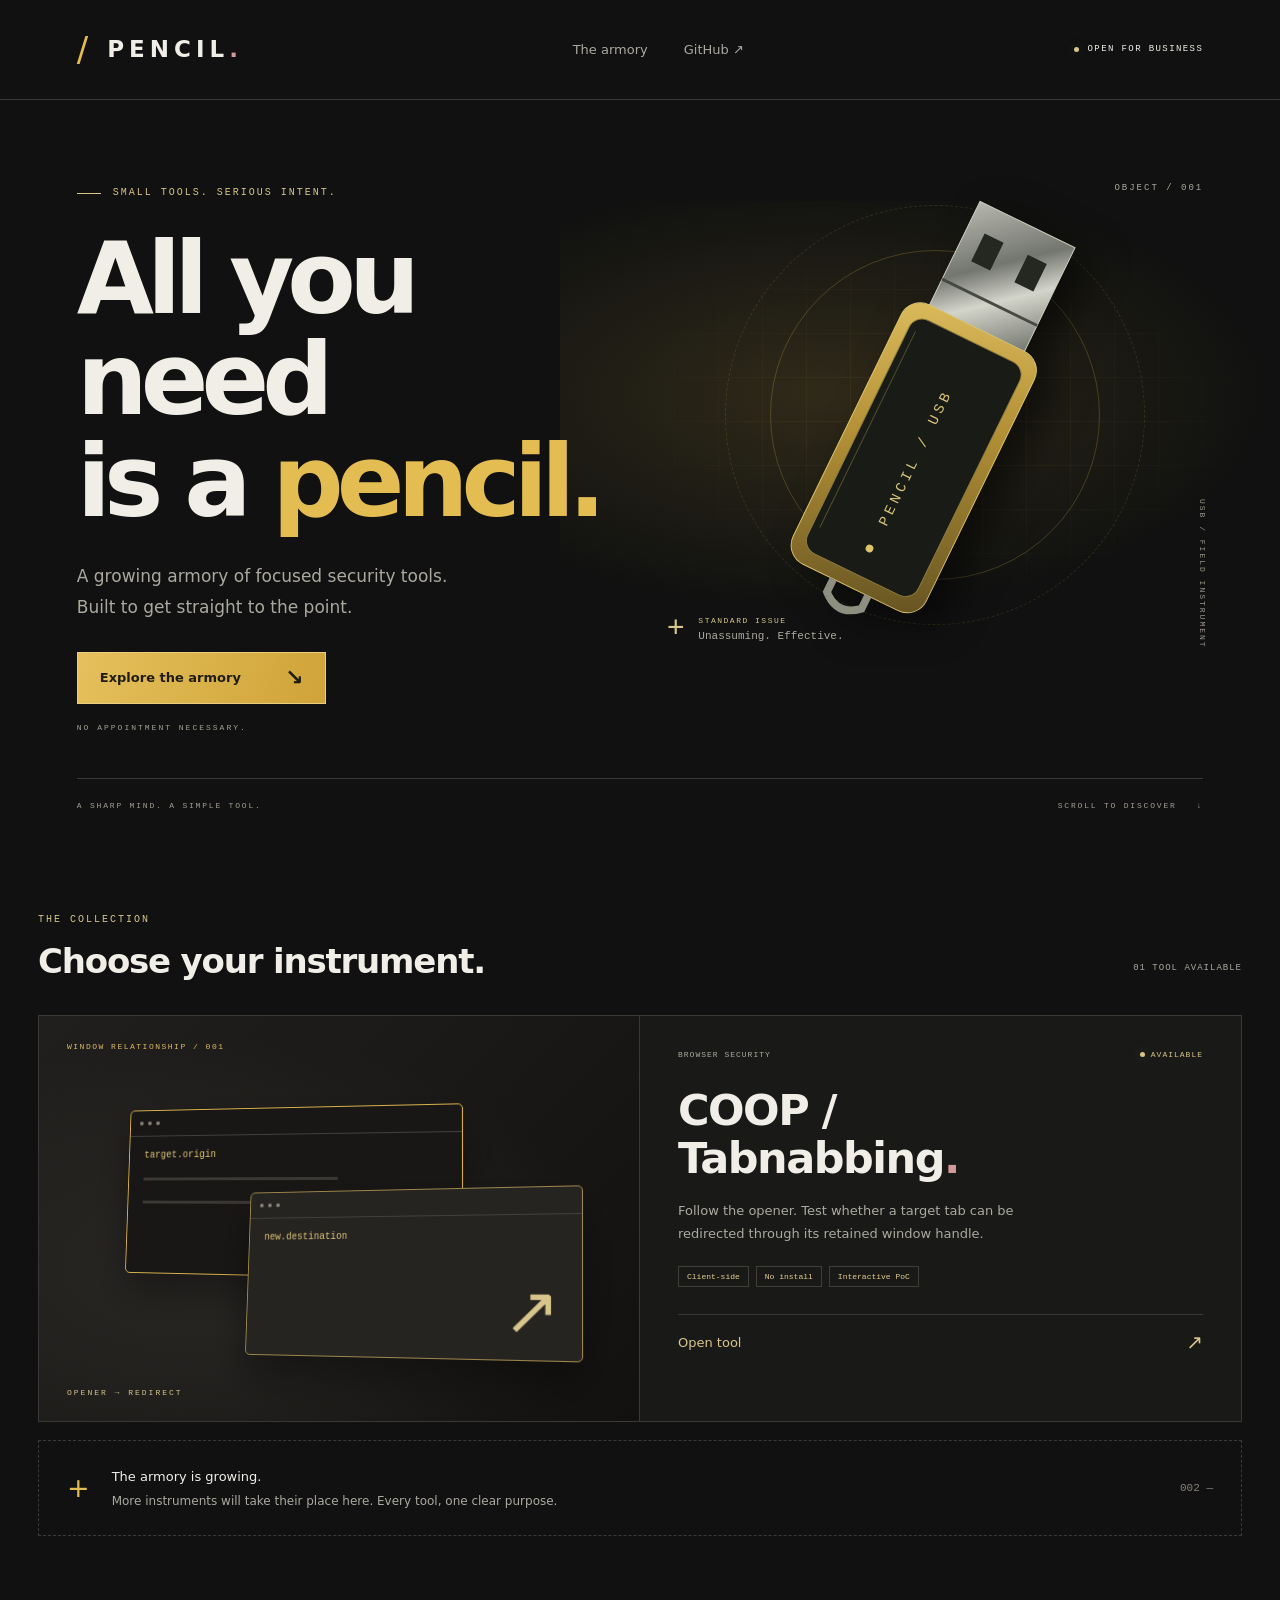
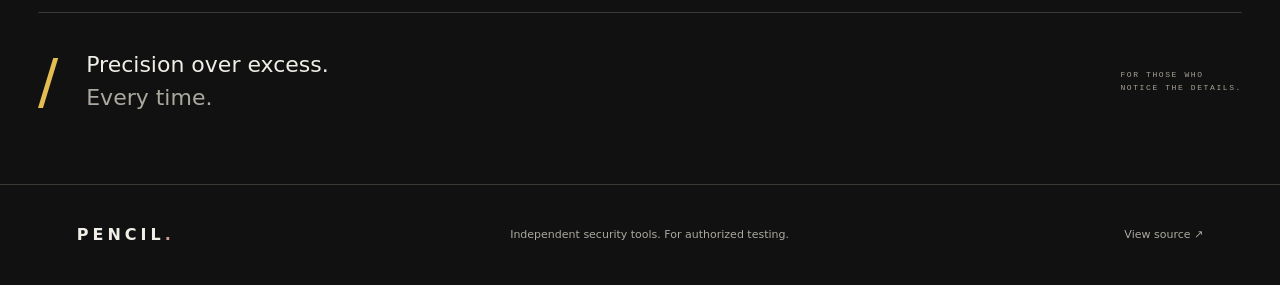
==== commit b4bcf52a: "Replace hero pencil illustration with thumb drive" ====
--- a/index.html
+++ b/index.html
@@ -19,8 +19,8 @@
 <section class="hero" aria-labelledby="hero-title">
   <div class="hero-copy"><p class="eyebrow"><span></span> SMALL TOOLS. SERIOUS INTENT.</p><h1 id="hero-title">All you need<br>is a <em>pencil.</em></h1><p class="hero-description">A growing armory of focused security tools.<br>Built to get straight to the point.</p><a class="primary-link" href="#tools">Explore the armory <span aria-hidden="true">↘</span></a><p class="hero-caption">NO APPOINTMENT NECESSARY.</p></div>
   <div class="artifact" aria-hidden="true"><div class="artifact-grid"></div><div class="orbit orbit-one"></div><div class="orbit orbit-two"></div><span class="artifact-index">OBJECT / 001</span>
-  <svg class="pencil-art" viewBox="0 0 420 640" fill="none"><defs><linearGradient id="shaft" x1="160" y1="0" x2="250" y2="0" gradientUnits="userSpaceOnUse"><stop stop-color="#201f1d"/><stop offset=".42" stop-color="#d8b04b"/><stop offset=".47" stop-color="#e9d299"/><stop offset=".52" stop-color="#3e3c37"/><stop offset="1" stop-color="#151412"/></linearGradient><linearGradient id="wood" x1="173" y1="470" x2="246" y2="520" gradientUnits="userSpaceOnUse"><stop stop-color="#8d7956"/><stop offset=".5" stop-color="#ead6a7"/><stop offset="1" stop-color="#60533e"/></linearGradient><linearGradient id="metal" x1="174" y1="90" x2="246" y2="90" gradientUnits="userSpaceOnUse"><stop stop-color="#4c4944"/><stop offset=".4" stop-color="#e9d298"/><stop offset=".55" stop-color="#47443f"/><stop offset="1" stop-color="#1c1a18"/></linearGradient></defs><g transform="rotate(26 210 320)"><path d="M174 115H246V474L210 596L174 474Z" fill="url(#shaft)"/><path d="M174 474L187 461L210 478L232 461L246 474L210 596Z" fill="url(#wood)"/><path d="M199 560L210 596L221 560L211 567Z" fill="#131210"/><path d="M174 115V72Q174 55 191 55H229Q246 55 246 72V115Z" fill="#2a2926"/><path d="M174 95H246V133H174Z" fill="url(#metal)"/><path d="M174 104H246M174 112H246M174 124H246" stroke="#191816" stroke-opacity=".5"/><path d="M185 139V452M234 139V452" stroke="#e6cc8b" stroke-opacity=".3"/><text x="214" y="390" transform="rotate(-90 214 390)" fill="#f0ede3" font-family="monospace" font-size="11" letter-spacing="5">PENCIL / PRECISION</text></g></svg>
-  <div class="artifact-label"><span class="crosshair">+</span><div>STANDARD ISSUE<br><strong>Unassuming. Effective.</strong></div></div><span class="artifact-coordinates">35° / PRECISION INSTRUMENT</span></div>
+  <svg class="pencil-art" viewBox="0 0 420 640" fill="none"><defs><linearGradient id="usb-body" x1="125" y1="200" x2="285" y2="520" gradientUnits="userSpaceOnUse"><stop stop-color="#e2c263"/><stop offset=".45" stop-color="#b49136"/><stop offset="1" stop-color="#655322"/></linearGradient><linearGradient id="usb-metal" x1="150" y1="95" x2="270" y2="240" gradientUnits="userSpaceOnUse"><stop stop-color="#bdbeb5"/><stop offset=".4" stop-color="#73766f"/><stop offset=".6" stop-color="#d3d4ca"/><stop offset="1" stop-color="#565a52"/></linearGradient></defs><g transform="rotate(26 210 320)"><path d="M155 100H265V240H155Z" fill="url(#usb-metal)" stroke="#d0d0bf"/><path d="M174 128H196V160H174ZM224 128H246V160H224Z" fill="#252821"/><path d="M155 190H265" stroke="#464a42" stroke-width="3"/><rect x="133" y="220" width="154" height="300" rx="22" fill="url(#usb-body)" stroke="#dbc36e"/><rect x="146" y="235" width="128" height="270" rx="15" fill="#181b16" stroke="#8e7b3f"/><path d="M154 251V478" stroke="#cdb45d" stroke-opacity=".35"/><text x="216" y="447" transform="rotate(-90 216 447)" fill="#d9c579" font-family="monospace" font-size="15" letter-spacing="4">PENCIL / USB</text><circle cx="210" cy="475" r="4" fill="#dfc36a"/><path d="M190 520V535Q210 553 230 535V520" stroke="#8d8f80" stroke-width="8"/></g></svg>
+  <div class="artifact-label"><span class="crosshair">+</span><div>STANDARD ISSUE<br><strong>Unassuming. Effective.</strong></div></div><span class="artifact-coordinates">USB / FIELD INSTRUMENT</span></div>
   <div class="hero-bottom"><span>A SHARP MIND. A SIMPLE TOOL.</span><span>SCROLL TO DISCOVER <span aria-hidden="true">↓</span></span></div>
 </section>
 <section class="armory" id="tools" aria-labelledby="tools-title"><div class="section-heading"><div><p class="eyebrow">THE COLLECTION</p><h2 id="tools-title">Choose your instrument.</h2></div><span class="count">01 TOOL AVAILABLE</span></div>
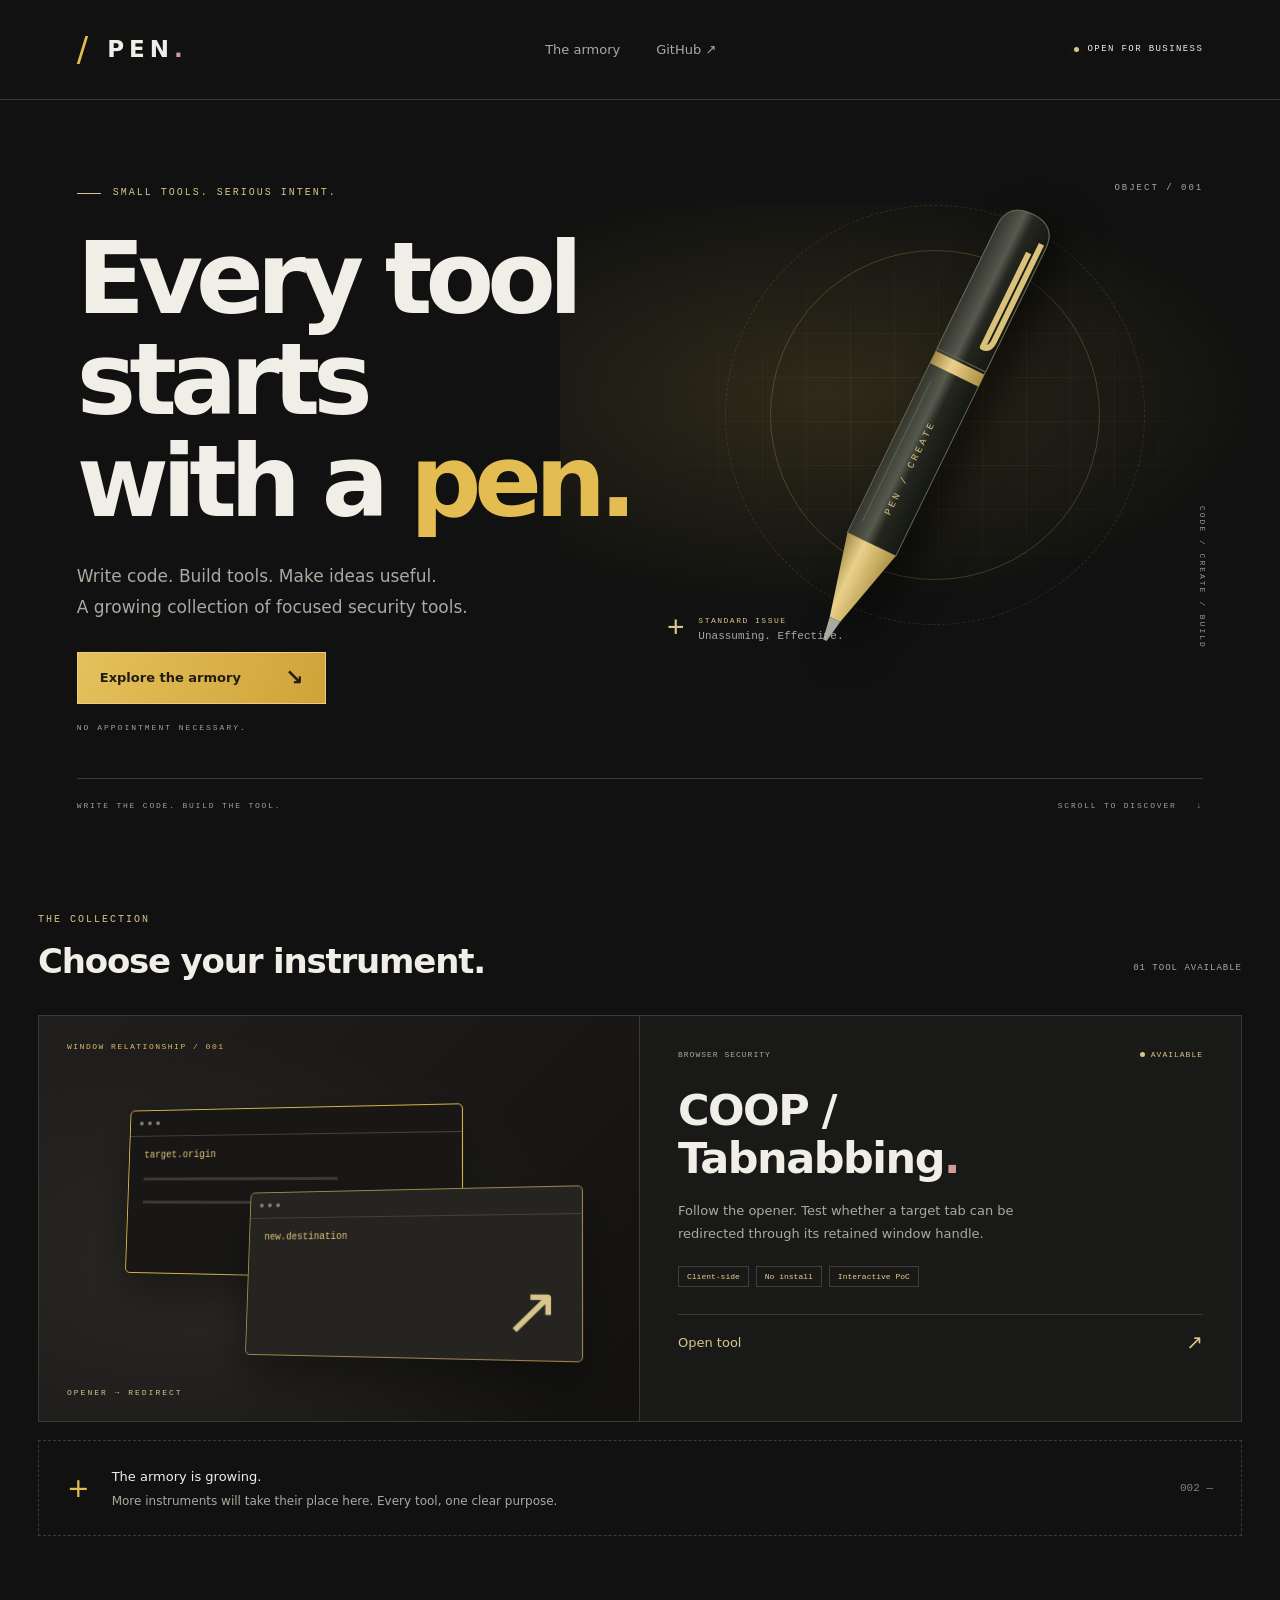
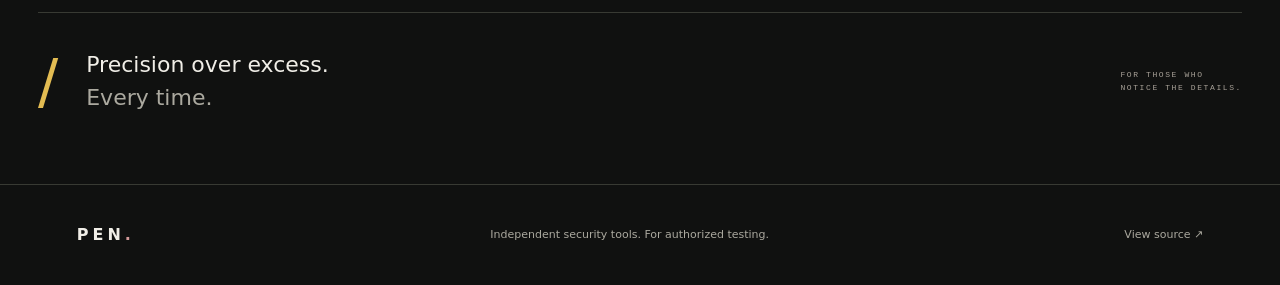
==== commit a6890a9e: "Rebrand site as Pen with code-to-tools concept" ====
--- a/index.html
+++ b/index.html
@@ -3,29 +3,29 @@
 <head>
   <meta charset="utf-8">
   <meta name="viewport" content="width=device-width,initial-scale=1">
-  <meta name="description" content="Pencil — a growing collection of focused security tools. Open the armory and explore COOP / Tabnabbing.">
+  <meta name="description" content="Pen — a growing collection of focused security tools. Open the armory and explore COOP / Tabnabbing.">
   <meta name="theme-color" content="#0f0f0e">
-  <title>Pencil — The digital armory</title>
+  <title>Pen — The digital armory</title>
   <link rel="stylesheet" href="home.css?v=classic-pencil-1">
 </head>
 <body>
 <a class="skip" href="#tools">Skip to tools</a>
 <header class="masthead">
-  <a class="wordmark" href="./" aria-label="Pencil home"><span class="brand-icon" aria-hidden="true">/</span> PENCIL<span class="wordmark-dot">.</span></a>
+  <a class="wordmark" href="./" aria-label="Pen home"><span class="brand-icon" aria-hidden="true">/</span> PEN<span class="wordmark-dot">.</span></a>
   <nav aria-label="Main navigation"><a href="#tools">The armory</a><a href="https://github.com/sp3ttr0/pencil" target="_blank" rel="noopener noreferrer">GitHub <span aria-hidden="true">↗</span></a></nav>
   <span class="header-note"><span></span> OPEN FOR BUSINESS</span>
 </header>
 <main>
 <section class="hero" aria-labelledby="hero-title">
-  <div class="hero-copy"><p class="eyebrow"><span></span> SMALL TOOLS. SERIOUS INTENT.</p><h1 id="hero-title">All you need<br>is a <em>pencil.</em></h1><p class="hero-description">A growing armory of focused security tools.<br>Built to get straight to the point.</p><a class="primary-link" href="#tools">Explore the armory <span aria-hidden="true">↘</span></a><p class="hero-caption">NO APPOINTMENT NECESSARY.</p></div>
+  <div class="hero-copy"><p class="eyebrow"><span></span> SMALL TOOLS. SERIOUS INTENT.</p><h1 id="hero-title">Every tool starts<br>with a <em>pen.</em></h1><p class="hero-description">Write code. Build tools. Make ideas useful.<br>A growing collection of focused security tools.</p><a class="primary-link" href="#tools">Explore the armory <span aria-hidden="true">↘</span></a><p class="hero-caption">NO APPOINTMENT NECESSARY.</p></div>
   <div class="artifact" aria-hidden="true"><div class="artifact-grid"></div><div class="orbit orbit-one"></div><div class="orbit orbit-two"></div><span class="artifact-index">OBJECT / 001</span>
-  <svg class="pencil-art" viewBox="0 0 420 640" fill="none"><defs><linearGradient id="usb-body" x1="125" y1="200" x2="285" y2="520" gradientUnits="userSpaceOnUse"><stop stop-color="#e2c263"/><stop offset=".45" stop-color="#b49136"/><stop offset="1" stop-color="#655322"/></linearGradient><linearGradient id="usb-metal" x1="150" y1="95" x2="270" y2="240" gradientUnits="userSpaceOnUse"><stop stop-color="#bdbeb5"/><stop offset=".4" stop-color="#73766f"/><stop offset=".6" stop-color="#d3d4ca"/><stop offset="1" stop-color="#565a52"/></linearGradient></defs><g transform="rotate(26 210 320)"><path d="M155 100H265V240H155Z" fill="url(#usb-metal)" stroke="#d0d0bf"/><path d="M174 128H196V160H174ZM224 128H246V160H224Z" fill="#252821"/><path d="M155 190H265" stroke="#464a42" stroke-width="3"/><rect x="133" y="220" width="154" height="300" rx="22" fill="url(#usb-body)" stroke="#dbc36e"/><rect x="146" y="235" width="128" height="270" rx="15" fill="#181b16" stroke="#8e7b3f"/><path d="M154 251V478" stroke="#cdb45d" stroke-opacity=".35"/><text x="216" y="447" transform="rotate(-90 216 447)" fill="#d9c579" font-family="monospace" font-size="15" letter-spacing="4">PENCIL / USB</text><circle cx="210" cy="475" r="4" fill="#dfc36a"/><path d="M190 520V535Q210 553 230 535V520" stroke="#8d8f80" stroke-width="8"/></g></svg>
-  <div class="artifact-label"><span class="crosshair">+</span><div>STANDARD ISSUE<br><strong>Unassuming. Effective.</strong></div></div><span class="artifact-coordinates">USB / FIELD INSTRUMENT</span></div>
-  <div class="hero-bottom"><span>A SHARP MIND. A SIMPLE TOOL.</span><span>SCROLL TO DISCOVER <span aria-hidden="true">↓</span></span></div>
+  <svg class="pencil-art" viewBox="0 0 420 640" fill="none"><defs><linearGradient id="pen-barrel" x1="175" y1="0" x2="245" y2="0" gradientUnits="userSpaceOnUse"><stop stop-color="#282a25"/><stop offset=".4" stop-color="#56594d"/><stop offset=".55" stop-color="#24261f"/><stop offset="1" stop-color="#11130f"/></linearGradient><linearGradient id="pen-gold" x1="175" y1="0" x2="245" y2="0" gradientUnits="userSpaceOnUse"><stop stop-color="#8b7132"/><stop offset=".4" stop-color="#ead18a"/><stop offset="1" stop-color="#a28438"/></linearGradient></defs><g transform="rotate(26 210 320)"><path d="M182 115Q182 88 210 88Q238 88 238 115V470H182Z" fill="url(#pen-barrel)" stroke="#66664f"/><path d="M182 470H238L216 557H204Z" fill="url(#pen-gold)"/><path d="M204 557H216L212 581H208Z" fill="#a7aaa0"/><rect x="182" y="260" width="56" height="14" fill="url(#pen-gold)"/><path d="M182 115Q182 88 210 88Q238 88 238 115V257H182Z" fill="url(#pen-barrel)" stroke="#66664f"/><path d="M232 112V224Q232 235 224 235V126" stroke="#dbc27b" stroke-width="6" stroke-linejoin="round"/><path d="M191 291V453" stroke="#b7af83" stroke-opacity=".25"/><text x="214" y="435" transform="rotate(-90 214 435)" fill="#d9c579" font-family="monospace" font-size="10" letter-spacing="3">PEN / CREATE</text></g></svg>
+  <div class="artifact-label"><span class="crosshair">+</span><div>STANDARD ISSUE<br><strong>Unassuming. Effective.</strong></div></div><span class="artifact-coordinates">CODE / CREATE / BUILD</span></div>
+  <div class="hero-bottom"><span>WRITE THE CODE. BUILD THE TOOL.</span><span>SCROLL TO DISCOVER <span aria-hidden="true">↓</span></span></div>
 </section>
 <section class="armory" id="tools" aria-labelledby="tools-title"><div class="section-heading"><div><p class="eyebrow">THE COLLECTION</p><h2 id="tools-title">Choose your instrument.</h2></div><span class="count">01 TOOL AVAILABLE</span></div>
 <a class="tool-card" href="./COOP/" aria-labelledby="coop-title"><div class="tool-visual" aria-hidden="true"><span class="visual-label">WINDOW RELATIONSHIP / 001</span><div class="window back"><div class="window-bar"><i></i><i></i><i></i></div><span>target.origin</span><div class="window-lines"></div></div><div class="window front"><div class="window-bar"><i></i><i></i><i></i></div><span>new.destination</span><div class="redirect-symbol">↗</div></div><span class="connection-label">OPENER → REDIRECT</span></div><div class="tool-content"><div class="tool-meta"><span>BROWSER SECURITY</span><span class="live"><i></i> AVAILABLE</span></div><h3 id="coop-title">COOP /<br>Tabnabbing<span class="title-period">.</span></h3><p>Follow the opener. Test whether a target tab can be redirected through its retained window handle.</p><div class="tool-tags"><span>Client-side</span><span>No install</span><span>Interactive PoC</span></div><div class="tool-cta">Open tool <span aria-hidden="true">↗</span></div></div></a>
 <div class="next-note"><span class="plus" aria-hidden="true">+</span><div><strong>The armory is growing.</strong><p>More instruments will take their place here. Every tool, one clear purpose.</p></div><span class="next-index" aria-hidden="true">002 —</span></div></section>
 <section class="closing" aria-label="Our approach"><span class="closing-mark" aria-hidden="true">/</span><p>Precision over excess.<br><span>Every time.</span></p><span class="closing-note">FOR THOSE WHO<br>NOTICE THE DETAILS.</span></section>
-</main><footer><a class="wordmark" href="./">PENCIL<span class="wordmark-dot">.</span></a><p>Independent security tools. For authorized testing.</p><a href="https://github.com/sp3ttr0/pencil" target="_blank" rel="noopener noreferrer">View source ↗</a></footer>
+</main><footer><a class="wordmark" href="./">PEN<span class="wordmark-dot">.</span></a><p>Independent security tools. For authorized testing.</p><a href="https://github.com/sp3ttr0/pencil" target="_blank" rel="noopener noreferrer">View source ↗</a></footer>
 </body></html>
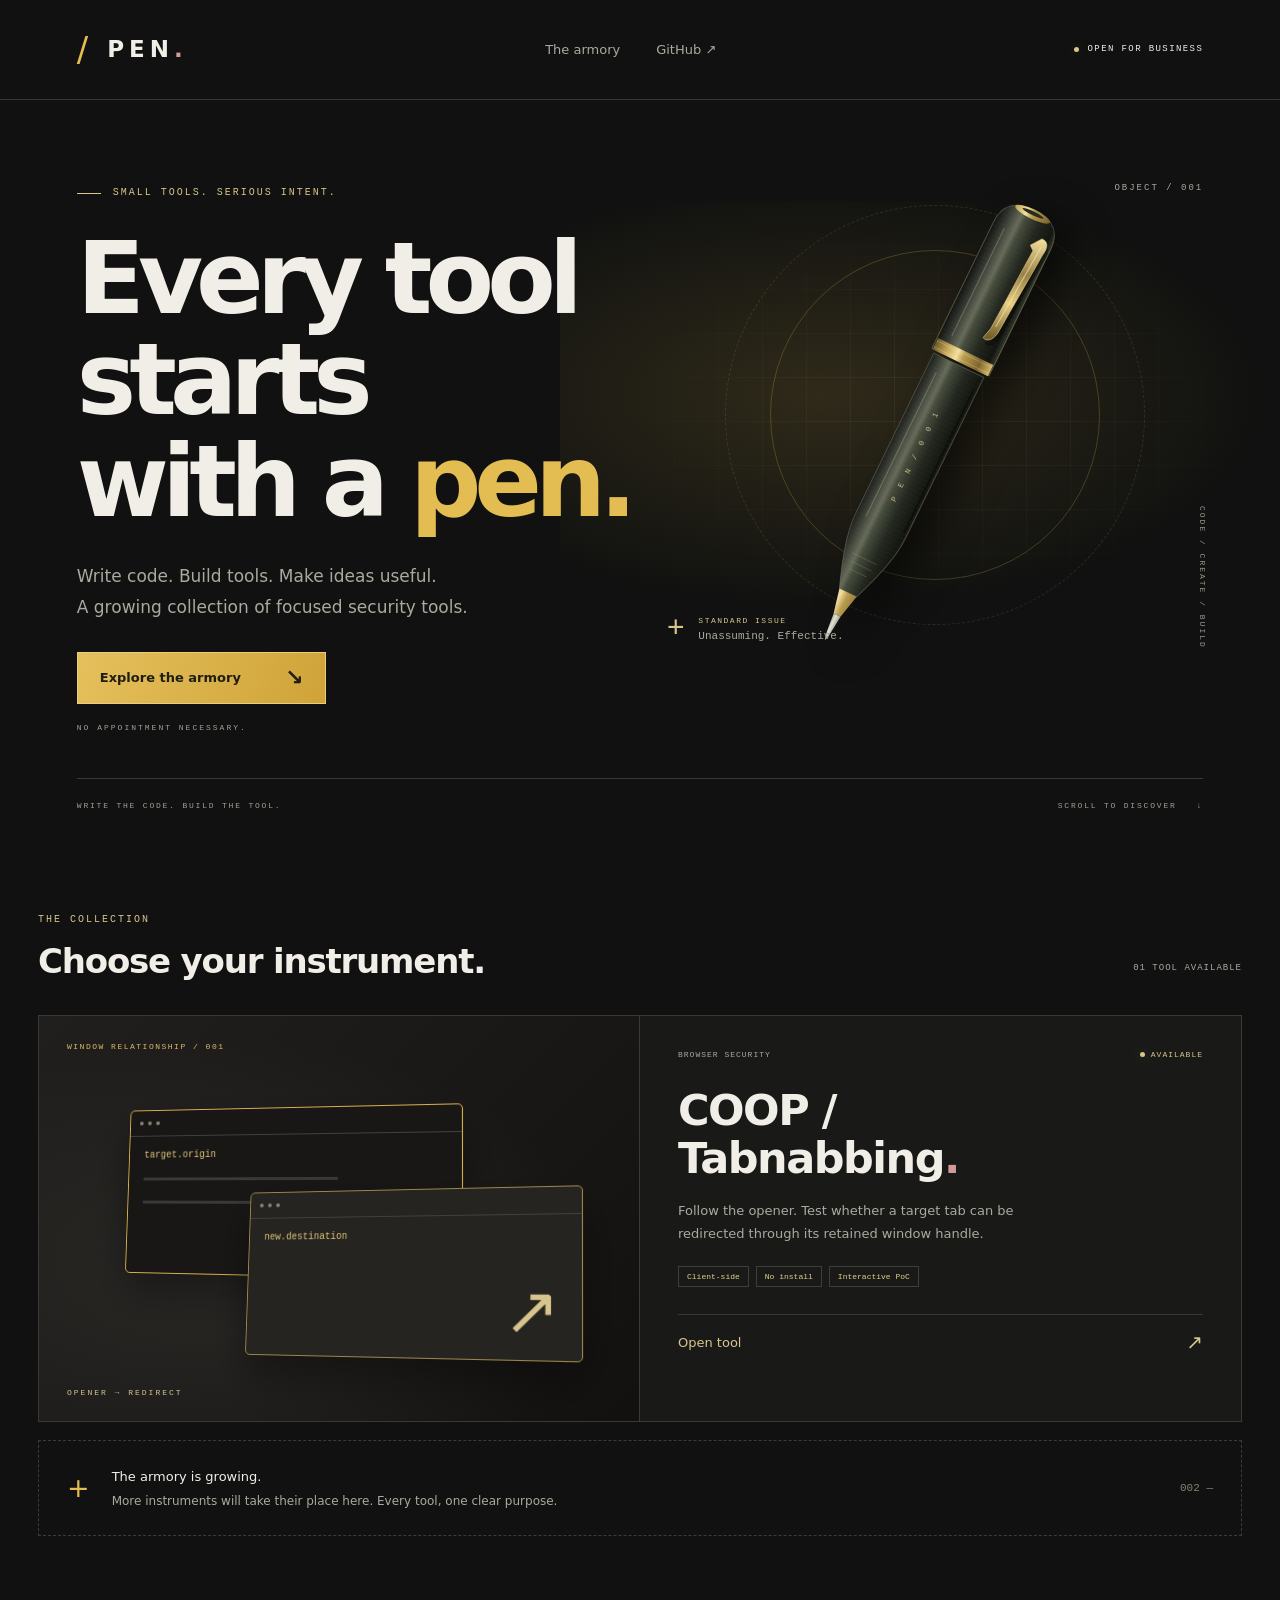
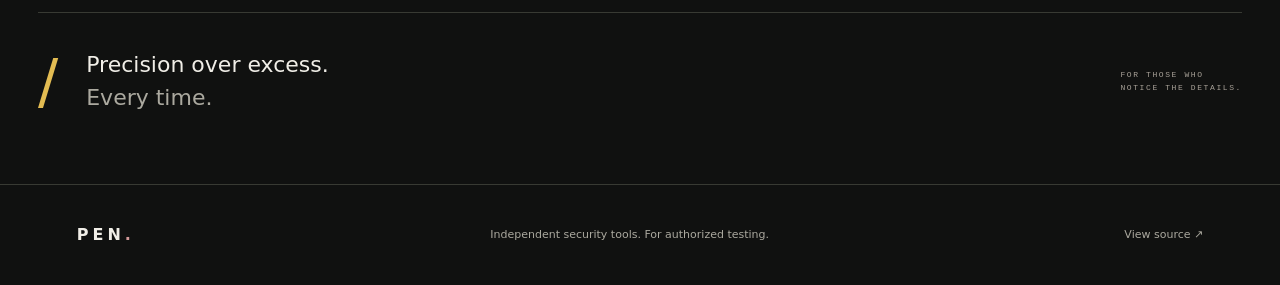
==== commit a250fd93: "Refine pen illustration with metallic shading and precision details" ====
--- a/index.html
+++ b/index.html
@@ -19,7 +19,28 @@
 <section class="hero" aria-labelledby="hero-title">
   <div class="hero-copy"><p class="eyebrow"><span></span> SMALL TOOLS. SERIOUS INTENT.</p><h1 id="hero-title">Every tool starts<br>with a <em>pen.</em></h1><p class="hero-description">Write code. Build tools. Make ideas useful.<br>A growing collection of focused security tools.</p><a class="primary-link" href="#tools">Explore the armory <span aria-hidden="true">↘</span></a><p class="hero-caption">NO APPOINTMENT NECESSARY.</p></div>
   <div class="artifact" aria-hidden="true"><div class="artifact-grid"></div><div class="orbit orbit-one"></div><div class="orbit orbit-two"></div><span class="artifact-index">OBJECT / 001</span>
-  <svg class="pencil-art" viewBox="0 0 420 640" fill="none"><defs><linearGradient id="pen-barrel" x1="175" y1="0" x2="245" y2="0" gradientUnits="userSpaceOnUse"><stop stop-color="#282a25"/><stop offset=".4" stop-color="#56594d"/><stop offset=".55" stop-color="#24261f"/><stop offset="1" stop-color="#11130f"/></linearGradient><linearGradient id="pen-gold" x1="175" y1="0" x2="245" y2="0" gradientUnits="userSpaceOnUse"><stop stop-color="#8b7132"/><stop offset=".4" stop-color="#ead18a"/><stop offset="1" stop-color="#a28438"/></linearGradient></defs><g transform="rotate(26 210 320)"><path d="M182 115Q182 88 210 88Q238 88 238 115V470H182Z" fill="url(#pen-barrel)" stroke="#66664f"/><path d="M182 470H238L216 557H204Z" fill="url(#pen-gold)"/><path d="M204 557H216L212 581H208Z" fill="#a7aaa0"/><rect x="182" y="260" width="56" height="14" fill="url(#pen-gold)"/><path d="M182 115Q182 88 210 88Q238 88 238 115V257H182Z" fill="url(#pen-barrel)" stroke="#66664f"/><path d="M232 112V224Q232 235 224 235V126" stroke="#dbc27b" stroke-width="6" stroke-linejoin="round"/><path d="M191 291V453" stroke="#b7af83" stroke-opacity=".25"/><text x="214" y="435" transform="rotate(-90 214 435)" fill="#d9c579" font-family="monospace" font-size="10" letter-spacing="3">PEN / CREATE</text></g></svg>
+  <svg class="pencil-art" viewBox="0 0 420 640" fill="none"><defs>
+<linearGradient id="barrel" x1="177" y1="0" x2="243" y2="0" gradientUnits="userSpaceOnUse"><stop stop-color="#10120f"/><stop offset=".16" stop-color="#343831"/><stop offset=".35" stop-color="#666b59"/><stop offset=".43" stop-color="#454b3c"/><stop offset=".65" stop-color="#23271f"/><stop offset=".9" stop-color="#12150f"/><stop offset="1" stop-color="#34382b"/></linearGradient>
+<linearGradient id="gold" x1="177" y1="0" x2="243" y2="0" gradientUnits="userSpaceOnUse"><stop stop-color="#655122"/><stop offset=".22" stop-color="#c3a657"/><stop offset=".4" stop-color="#f3df9e"/><stop offset=".51" stop-color="#b89c50"/><stop offset=".78" stop-color="#7e652d"/><stop offset="1" stop-color="#d9bd70"/></linearGradient>
+<linearGradient id="clip" x1="220" y1="110" x2="238" y2="220" gradientUnits="userSpaceOnUse"><stop stop-color="#f0dc9b"/><stop offset=".35" stop-color="#998044"/><stop offset=".65" stop-color="#e8cf85"/><stop offset="1" stop-color="#76602c"/></linearGradient>
+<linearGradient id="tip" x1="202" y1="0" x2="218" y2="0" gradientUnits="userSpaceOnUse"><stop stop-color="#53594f"/><stop offset=".45" stop-color="#e2e3d5"/><stop offset="1" stop-color="#6d7264"/></linearGradient>
+<pattern id="brushed" width="4" height="5" patternUnits="userSpaceOnUse"><path d="M0 1H4" stroke="#e2deb5" stroke-opacity=".055" stroke-width=".5"/></pattern>
+</defs><g transform="rotate(26 210 320)">
+<path d="M181 263H239V449C239 472 230 499 220 526H200C190 499 181 472 181 449Z" fill="url(#barrel)" stroke="#797e60" stroke-opacity=".5"/>
+<path d="M181 263H239V449C239 472 230 499 220 526H200C190 499 181 472 181 449Z" fill="url(#brushed)"/>
+<path d="M200 526H220L214 552H206Z" fill="url(#gold)"/><path d="M206 552H214L212 573H208Z" fill="url(#tip)"/><path d="M208 573H212L210 581Z" fill="#c7c9b6"/>
+<path d="M177 113C177 94 188 83 210 83C232 83 243 94 243 113V259H177Z" fill="url(#barrel)" stroke="#8a8c6a" stroke-opacity=".55"/>
+<path d="M177 113C177 94 188 83 210 83C232 83 243 94 243 113V259H177Z" fill="url(#brushed)"/>
+<ellipse cx="210" cy="88" rx="20" ry="5" fill="url(#gold)"/><ellipse cx="210" cy="87" rx="12" ry="2" fill="#272a20"/>
+<path d="M178 247H242V260H178Z" fill="url(#gold)"/><path d="M178 250H242M178 257H242" stroke="#fff0b9" stroke-opacity=".35" stroke-width=".6"/>
+<path d="M232 109C239 108 242 114 240 124L234 213C234 224 228 231 222 228L225 216L229 124L224 120Z" fill="#000" fill-opacity=".35" transform="translate(2 3)"/>
+<path d="M230 107C237 106 240 112 238 122L232 211C232 222 226 229 220 226L223 214L227 122L222 118Z" fill="url(#clip)" stroke="#e0c67d" stroke-width=".6"/>
+<path d="M233 115L227 210" stroke="#fff1bf" stroke-opacity=".55" stroke-width="1.2"/>
+<path d="M190 114V239M192 280V446" stroke="#d9ddbc" stroke-opacity=".24" stroke-width="1.3"/>
+<path d="M235 279V444" stroke="#000" stroke-opacity=".35" stroke-width="2"/>
+<text x="213" y="420" transform="rotate(-90 213 420)" fill="#c8bc88" font-family="monospace" font-size="8" letter-spacing="3.3">P E N / 0 0 1</text>
+<path d="M196 487H224M198 495H222M200 503H220" stroke="#92977b" stroke-opacity=".3" stroke-width="1"/>
+</g></svg>
   <div class="artifact-label"><span class="crosshair">+</span><div>STANDARD ISSUE<br><strong>Unassuming. Effective.</strong></div></div><span class="artifact-coordinates">CODE / CREATE / BUILD</span></div>
   <div class="hero-bottom"><span>WRITE THE CODE. BUILD THE TOOL.</span><span>SCROLL TO DISCOVER <span aria-hidden="true">↓</span></span></div>
 </section>
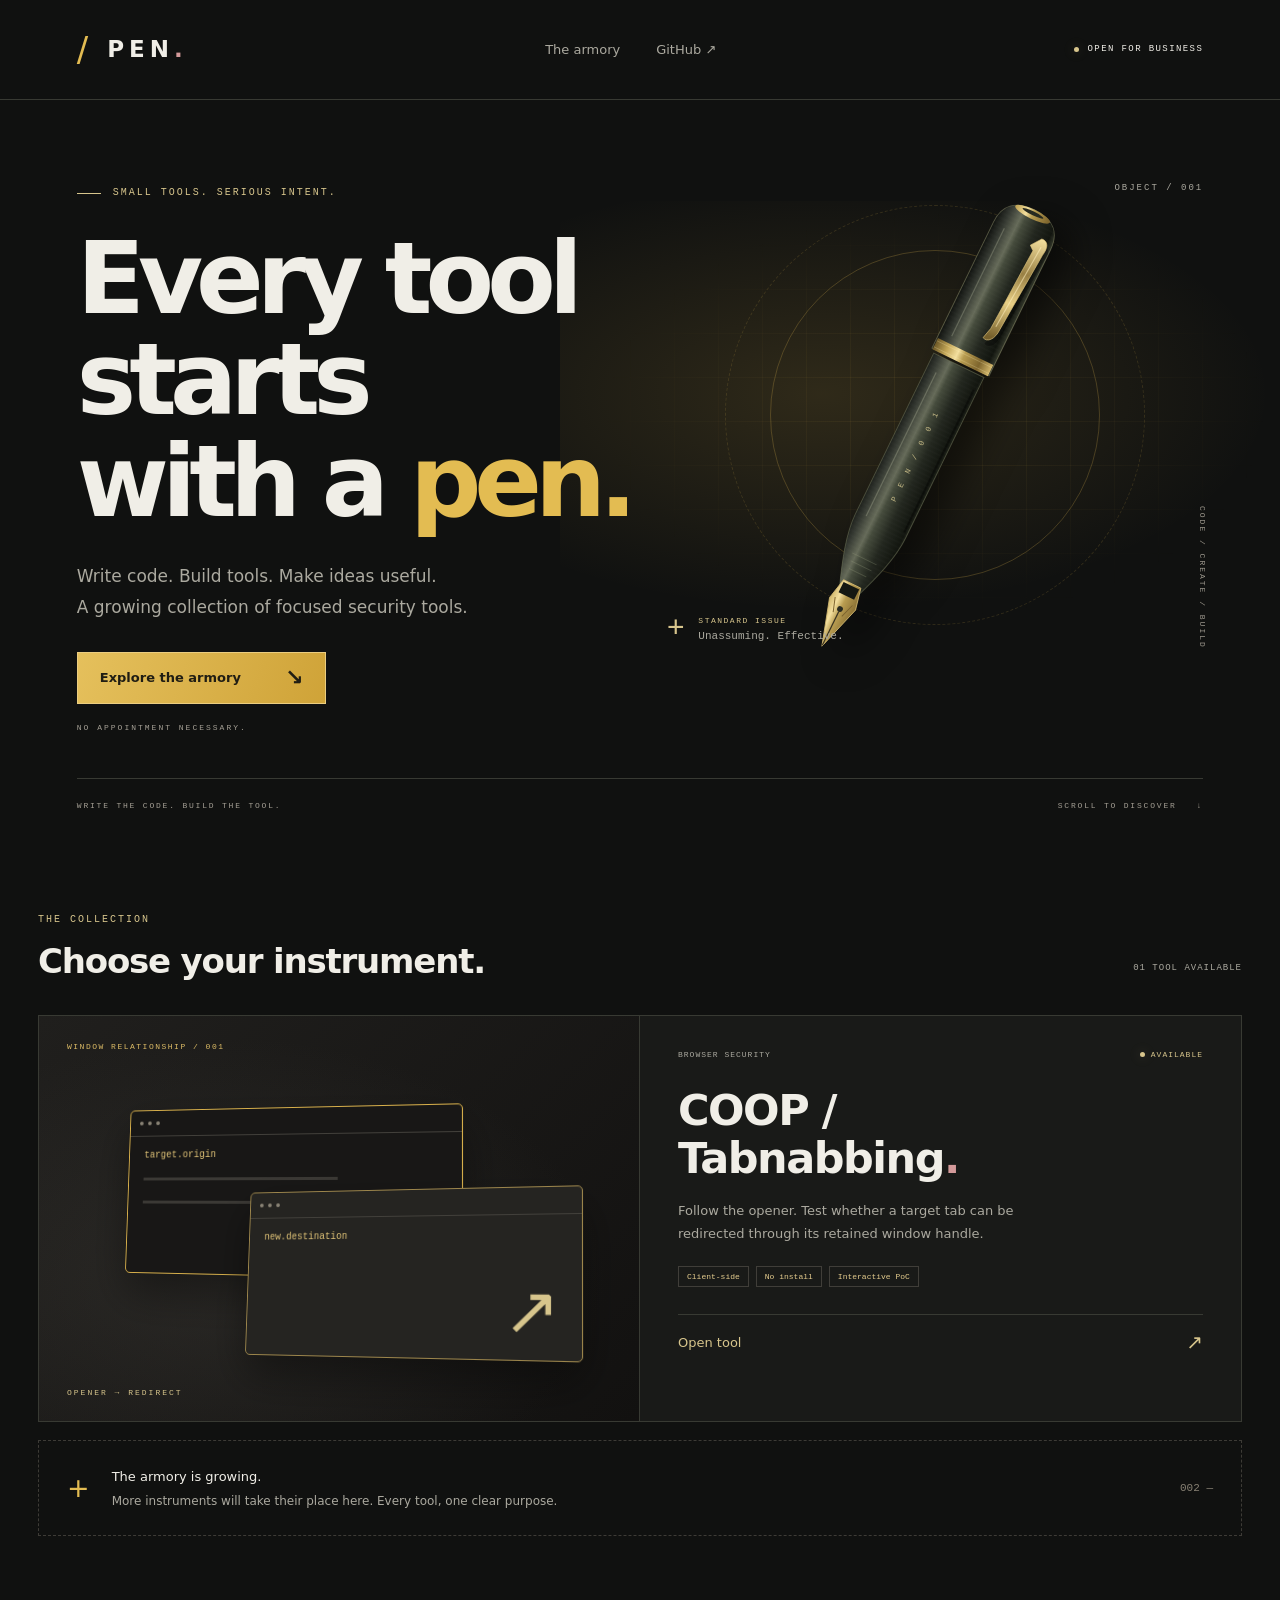
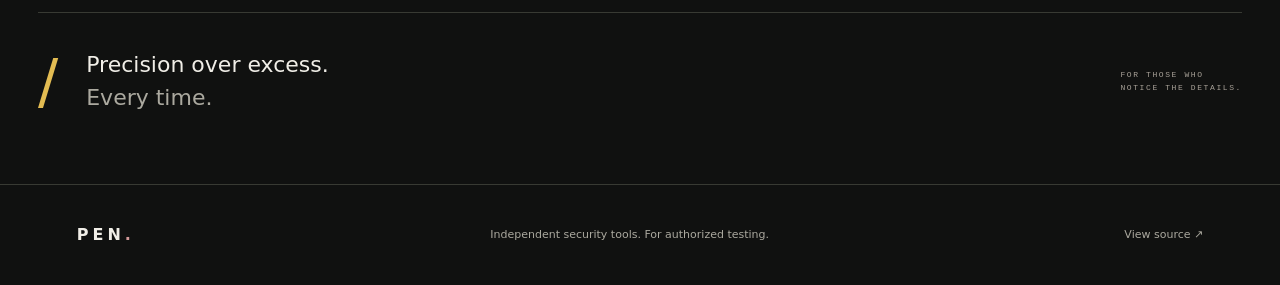
==== commit 73306d24: "Give hero pen an exposed fountain nib" ====
--- a/index.html
+++ b/index.html
@@ -28,7 +28,7 @@
 </defs><g transform="rotate(26 210 320)">
 <path d="M181 263H239V449C239 472 230 499 220 526H200C190 499 181 472 181 449Z" fill="url(#barrel)" stroke="#797e60" stroke-opacity=".5"/>
 <path d="M181 263H239V449C239 472 230 499 220 526H200C190 499 181 472 181 449Z" fill="url(#brushed)"/>
-<path d="M200 526H220L214 552H206Z" fill="url(#gold)"/><path d="M206 552H214L212 573H208Z" fill="url(#tip)"/><path d="M208 573H212L210 581Z" fill="#c7c9b6"/>
+<path d="M200 516H220L225 539L210 588L195 539Z" fill="url(#gold)" stroke="#d6bc73" stroke-width=".8"/><path d="M210 548V587" stroke="#393322" stroke-width="1.2"/><circle cx="210" cy="545" r="3" fill="#292b21"/><path d="M200 536L205 551M220 536L215 551" stroke="#7c632e" stroke-width="1"/><path d="M201 518H219V530H201Z" fill="#151812"/>
 <path d="M177 113C177 94 188 83 210 83C232 83 243 94 243 113V259H177Z" fill="url(#barrel)" stroke="#8a8c6a" stroke-opacity=".55"/>
 <path d="M177 113C177 94 188 83 210 83C232 83 243 94 243 113V259H177Z" fill="url(#brushed)"/>
 <ellipse cx="210" cy="88" rx="20" ry="5" fill="url(#gold)"/><ellipse cx="210" cy="87" rx="12" ry="2" fill="#272a20"/>
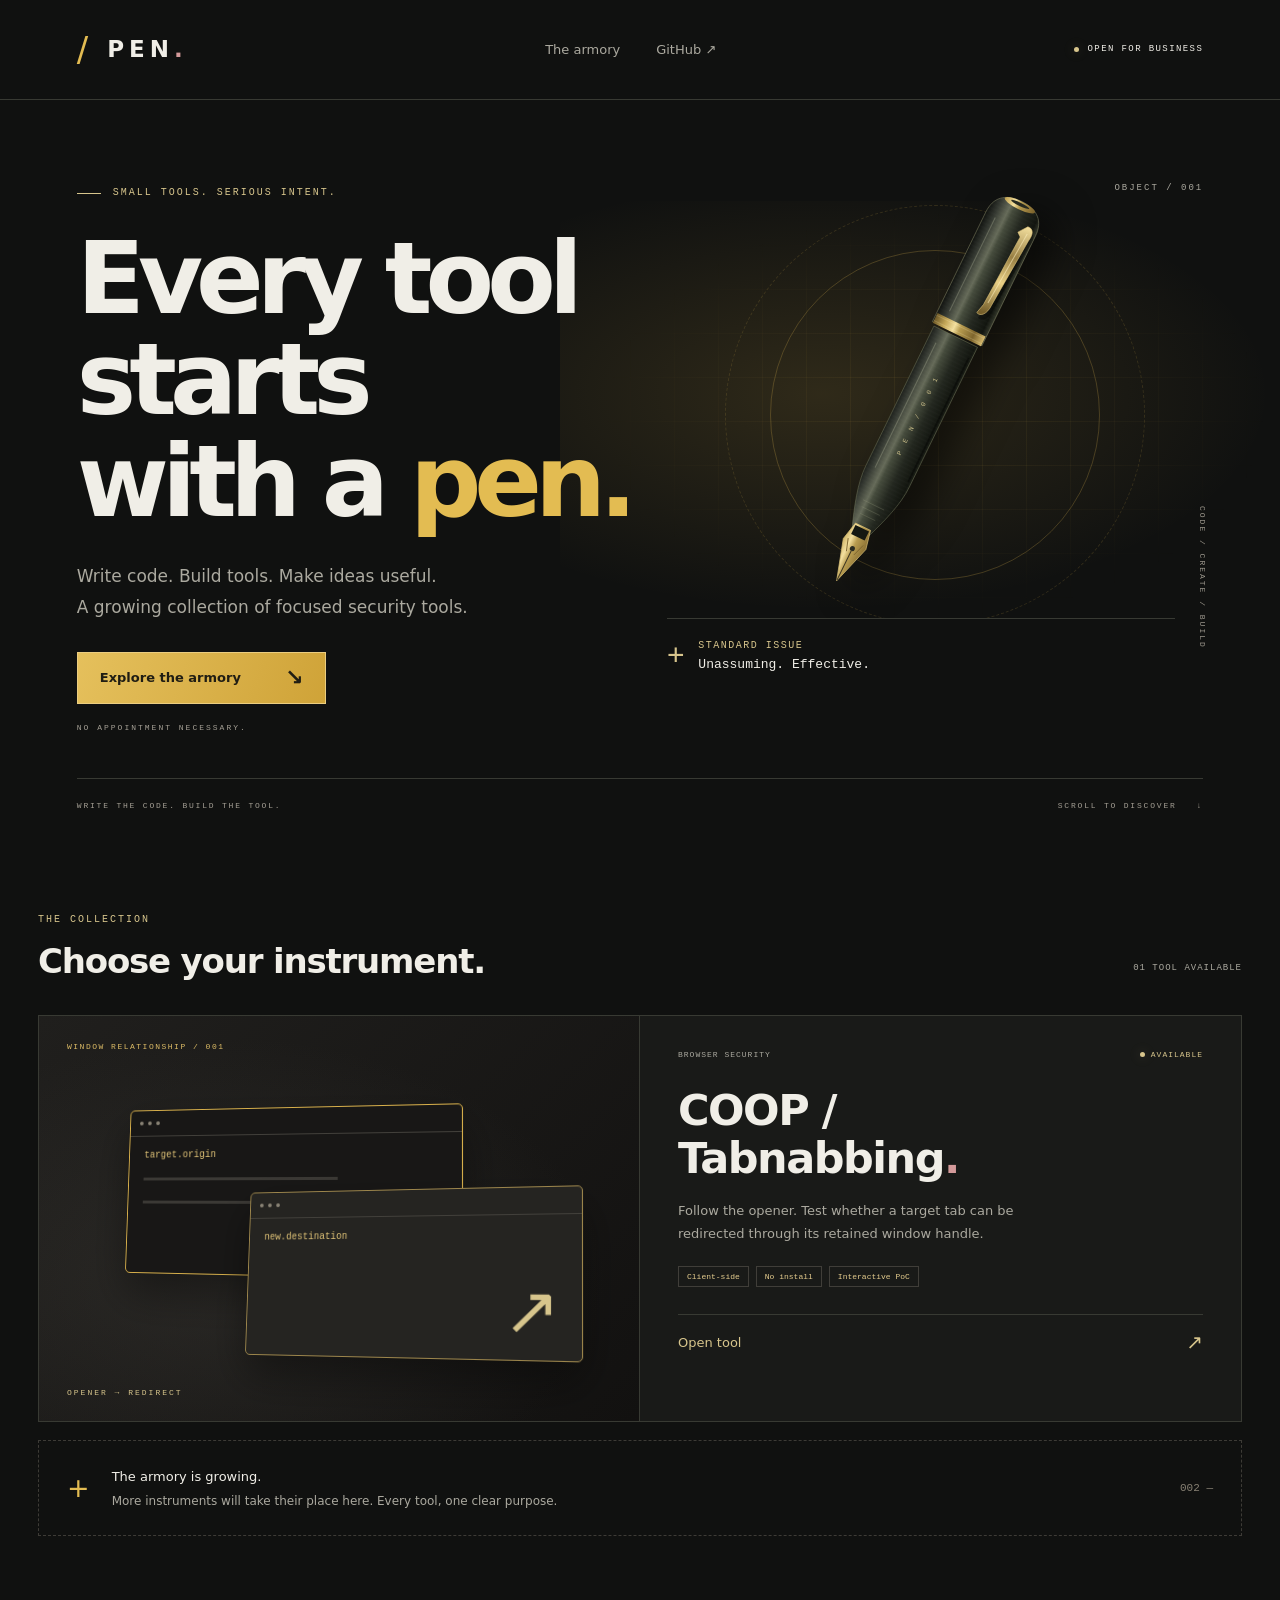
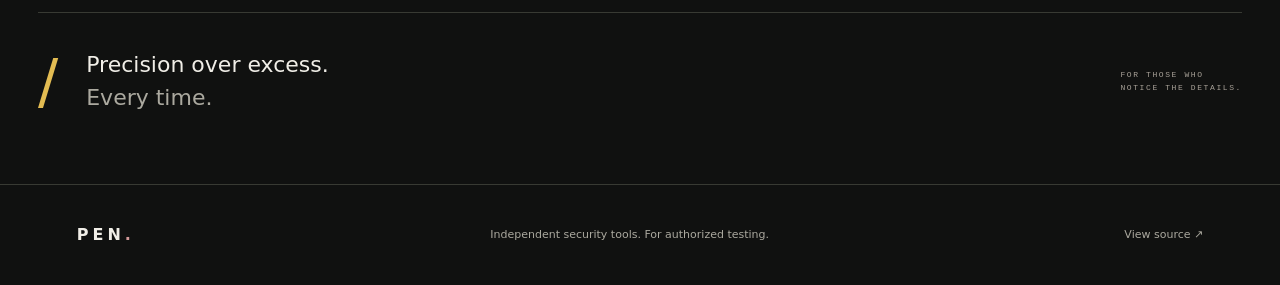
==== commit cc8a26ae: "Separate pen caption from illustration for readability" ====
--- a/index.html
+++ b/index.html
@@ -6,7 +6,7 @@
   <meta name="description" content="Pen — a growing collection of focused security tools. Open the armory and explore COOP / Tabnabbing.">
   <meta name="theme-color" content="#0f0f0e">
   <title>Pen — The digital armory</title>
-  <link rel="stylesheet" href="home.css?v=classic-pencil-1">
+  <link rel="stylesheet" href="home.css?v=caption-clear-1">
 </head>
 <body>
 <a class="skip" href="#tools">Skip to tools</a>
--- a/home.css
+++ b/home.css
@@ -10,3 +10,9 @@
 /* Classic yellow pencil, graphite, brushed metal, eraser pink. */
 :root{--bg:#101110;--surface:#191a18;--line:#383a33;--text:#f0eee7;--muted:#aba99f;--blue:#e3bc52;--cyan:#d7c58c}
 .primary-link{background:linear-gradient(110deg,#e5c05c,#cfa338);border-color:#ebcd80;color:#201d13}.primary-link:hover{background:#edce79}.wordmark-dot,.title-period{color:#d49a9a}.front{border-color:#9d864c}.brand-icon{color:#e3bc52}
+
+/* Reserve a separate caption strip below the illustration. */
+.artifact .pencil-art{top:-35px;bottom:auto;height:100%}
+.artifact-label{bottom:0;left:0;right:28px;padding:14px 0 0;border-top:1px solid var(--line);background:var(--bg);z-index:1;font-size:10px}
+.artifact-label strong{font-size:13px;color:var(--text);line-height:1.7}
+@media(max-width:700px){.artifact .pencil-art{top:-42px;height:105%}.artifact-label{bottom:-12px;font-size:9px}.artifact-label strong{font-size:12px}.artifact-coordinates{bottom:70px}}
